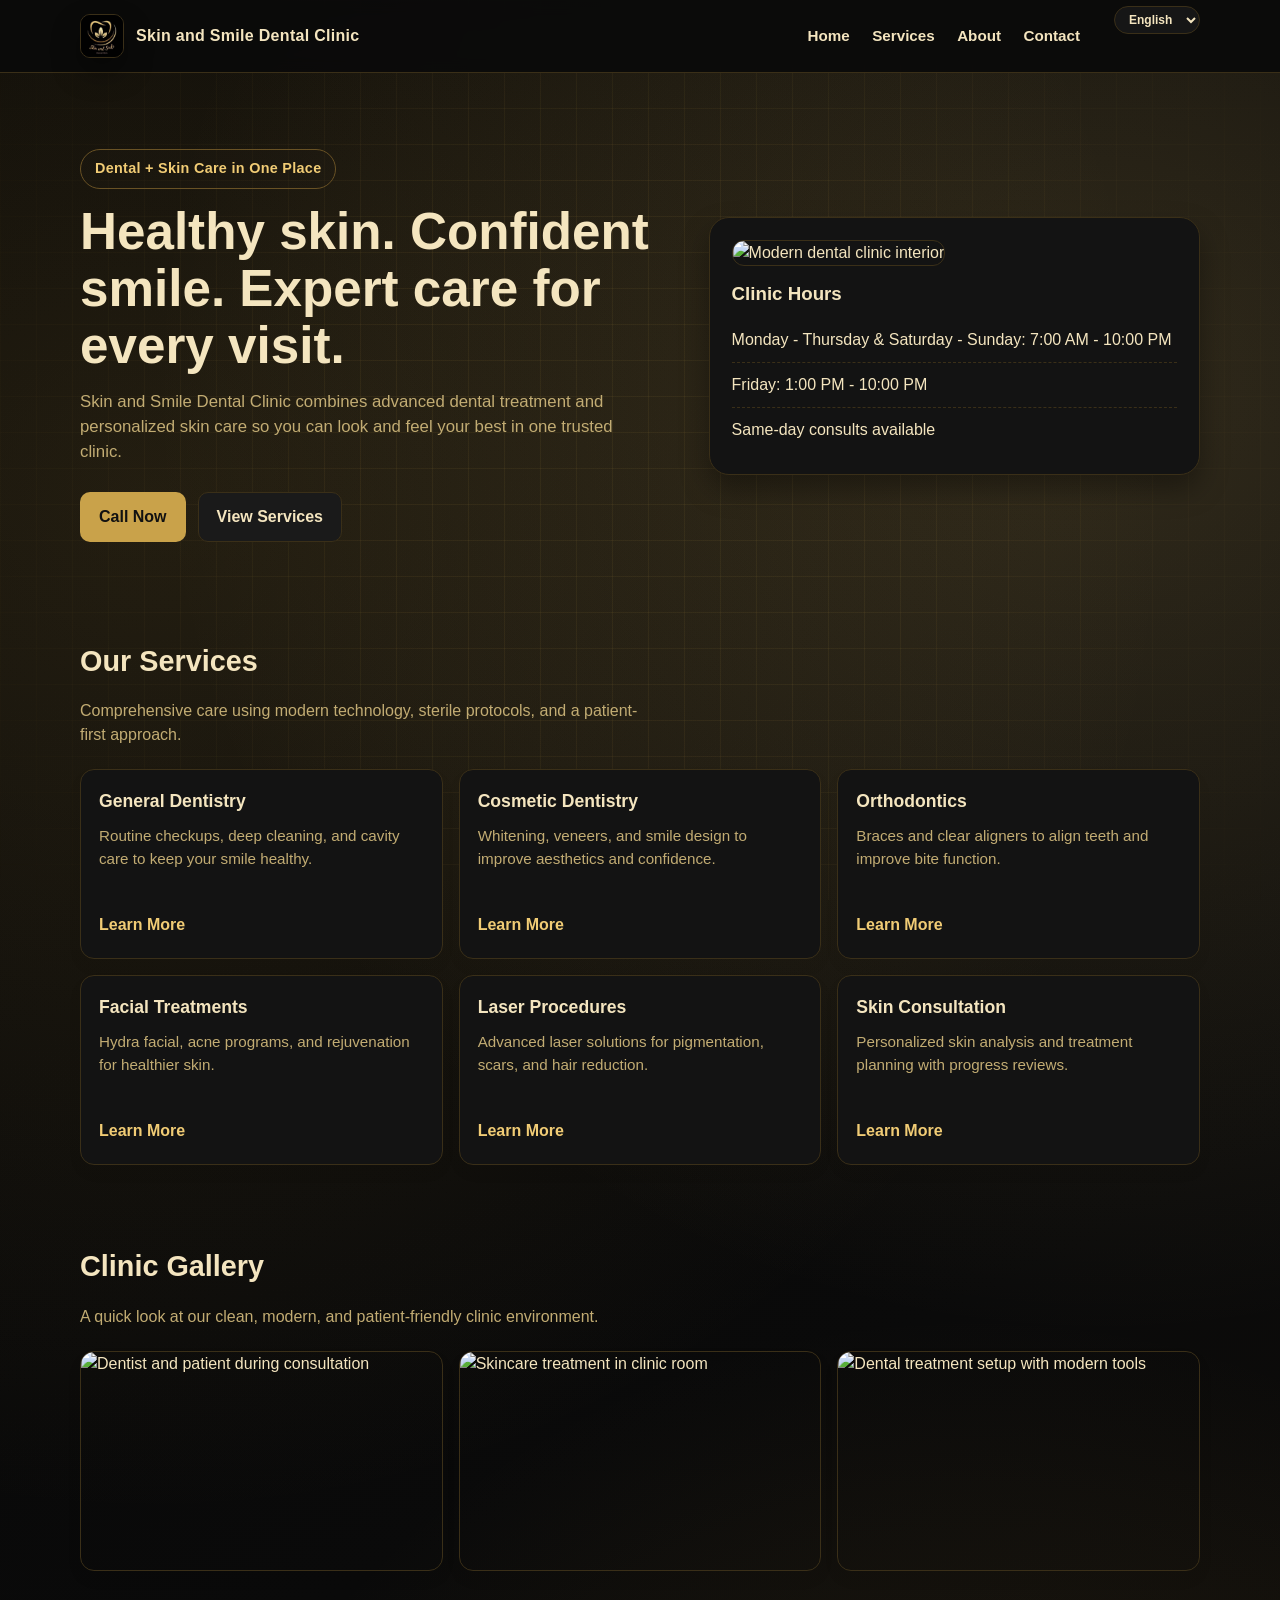
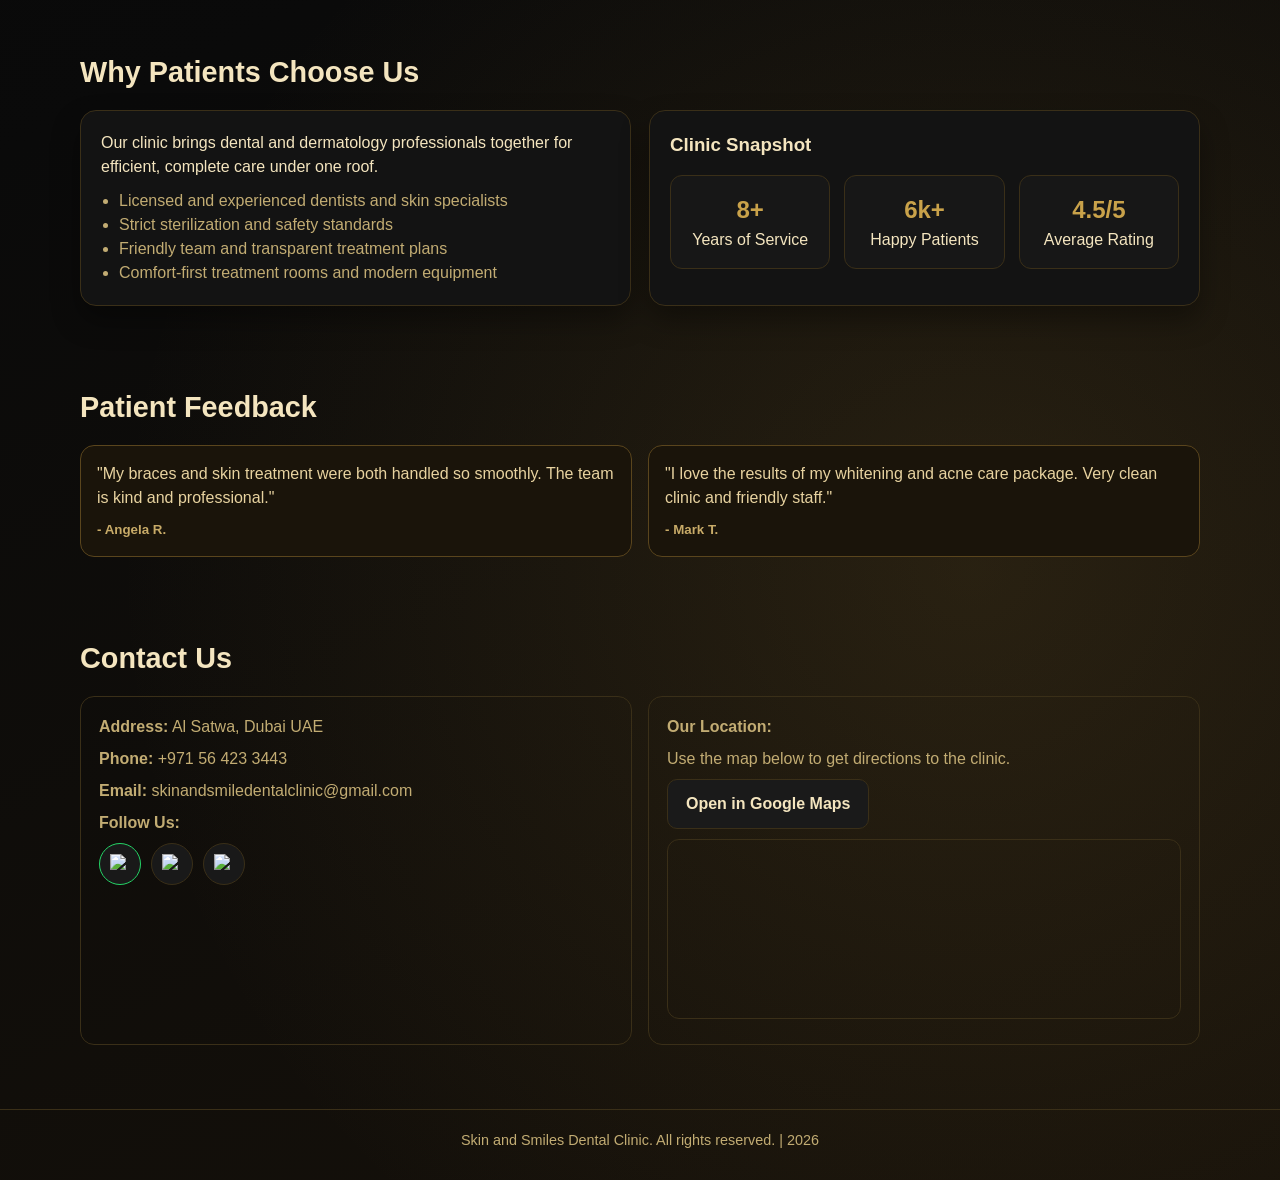
==== index.html @ f829d51b "Add files via upload" ====
﻿<!DOCTYPE html>
<html lang="en">
<head>
    <meta charset="UTF-8">
    <meta name="viewport" content="width=device-width, initial-scale=1.0">
    <meta name="description" content="Skin and Smile Dental Clinic offers modern dental and skin care treatments in one trusted clinic.">
    <meta name="keywords" content="dental clinic, skin clinic, whitening, braces, facial, laser treatment">
    <meta name="author" content="Skin and Smile Dental Clinic">
    <title>Skin and Smile Dental Clinic</title>
    <link rel="stylesheet" href="styles.css">
</head>
<body>
    <!-- ===== HEADER ===== -->
    <!-- Contains logo, navigation, and language selector -->
    <header>
        <div class="container nav-wrap">
            <div class="brand">
                <img class="brand-logo" src="clinic-logo.jpg" alt="Skin and Smile Dental Clinic logo">
                <span data-i18n="brand">Skin and Smile Dental Clinic</span>
            </div>
            <nav>
                <a href="#home" data-i18n="navHome">Home</a>
                <a href="#services" data-i18n="navServices">Services</a>
                <a href="#about" data-i18n="navAbout">About</a>
                <a href="#contact" data-i18n="navContact">Contact</a>
            </nav>
            <select class="lang-switch" id="languageSelect" aria-label="Language selector">
                <option value="en">English</option>
                <option value="ar">العربية</option>
            </select>
        </div>
    </header>

    <!-- ===== MAIN PAGE CONTENT ===== -->
    <main id="home">
        <!-- HERO -->
        <section class="hero">
            <div class="container hero-grid">
                <div>
                    <span class="eyebrow" data-i18n="heroEyebrow">Dental + Skin Care in One Place</span>
                    <h1 data-i18n="heroTitle">Healthy skin. Confident smile. Expert care for every visit.</h1>
                    <p class="lead" data-i18n="heroLead">Skin and Smile Dental Clinic combines advanced dental treatment and personalized skin care so you can look and feel your best in one trusted clinic.</p>
                    <div class="hero-actions">
                        <a class="btn btn-primary" href="tel:+971564233443" data-i18n="callNow">Call Now</a>
                        <a class="btn btn-secondary" href="#services" data-i18n="viewServices">View Services</a>
                    </div>
                </div>
                <aside class="hero-card">
                    <img class="hero-photo" src="https://images.unsplash.com/photo-1629909613654-28e377c37b09?auto=format&fit=crop&w=900&q=80" alt="Modern dental clinic interior">
                    <h3 data-i18n="clinicHoursTitle">Clinic Hours</h3>
                    <ul class="hero-list">
                        <li data-i18n="hours1">Monday - Thursday & Saturday - Sunday: 7:00 AM - 10:00 PM</li>
                        <li data-i18n="hours2">Friday: 1:00 PM - 10:00 PM</li>
                        <li data-i18n="hours3">Same-day consults available</li>
                    </ul>
                </aside>
            </div>
        </section>

        <!-- SERVICES -->
        <!-- Each card links to a separate page inside /services -->
        <section id="services">
            <div class="container">
                <h2 class="section-title" data-i18n="servicesTitle">Our Services</h2>
                <p class="section-sub" data-i18n="servicesSub">Comprehensive care using modern technology, sterile protocols, and a patient-first approach.</p>
                <div class="cards">
                    <article class="card service-card">
                        <div>
                            <h3 data-i18n="generalDentistry">General Dentistry</h3>
                            <p class="service-desc" data-i18n="generalDesc">Routine checkups, deep cleaning, and cavity care to keep your smile healthy.</p>
                        </div>
                        <a class="service-link" href="services/general-dentistry.html" data-i18n="learnMore">Learn More</a>
                    </article>
                    <article class="card service-card">
                        <div>
                            <h3 data-i18n="cosmeticDentistry">Cosmetic Dentistry</h3>
                            <p class="service-desc" data-i18n="cosmeticDesc">Whitening, veneers, and smile design to improve aesthetics and confidence.</p>
                        </div>
                        <a class="service-link" href="services/cosmetic-dentistry.html" data-i18n="learnMore">Learn More</a>
                    </article>
                    <article class="card service-card">
                        <div>
                            <h3 data-i18n="orthodontics">Orthodontics</h3>
                            <p class="service-desc" data-i18n="orthoDesc">Braces and clear aligners to align teeth and improve bite function.</p>
                        </div>
                        <a class="service-link" href="services/orthodontics.html" data-i18n="learnMore">Learn More</a>
                    </article>
                    <article class="card service-card">
                        <div>
                            <h3 data-i18n="facialTreatments">Facial Treatments</h3>
                            <p class="service-desc" data-i18n="facialDesc">Hydra facial, acne programs, and rejuvenation for healthier skin.</p>
                        </div>
                        <a class="service-link" href="services/facial-treatments.html" data-i18n="learnMore">Learn More</a>
                    </article>
                    <article class="card service-card">
                        <div>
                            <h3 data-i18n="laserProcedures">Laser Procedures</h3>
                            <p class="service-desc" data-i18n="laserDesc">Advanced laser solutions for pigmentation, scars, and hair reduction.</p>
                        </div>
                        <a class="service-link" href="services/laser-procedures.html" data-i18n="learnMore">Learn More</a>
                    </article>
                    <article class="card service-card">
                        <div>
                            <h3 data-i18n="skinConsultation">Skin Consultation</h3>
                            <p class="service-desc" data-i18n="consultDesc">Personalized skin analysis and treatment planning with progress reviews.</p>
                        </div>
                        <a class="service-link" href="services/skin-consultation.html" data-i18n="learnMore">Learn More</a>
                    </article>
                </div>
            </div>
        </section>

        <!-- GALLERY -->
        <section>
            <div class="container">
                <h2 class="section-title" data-i18n="galleryTitle">Clinic Gallery</h2>
                <p class="section-sub" data-i18n="gallerySub">A quick look at our clean, modern, and patient-friendly clinic environment.</p>
                <div class="gallery">
                    <img src="https://images.unsplash.com/photo-1606811841689-23dfddce3e95?auto=format&fit=crop&w=900&q=80" alt="Dentist and patient during consultation">
                    <img src="https://images.unsplash.com/photo-1571772996211-2f02c9727629?auto=format&fit=crop&w=900&q=80" alt="Skincare treatment in clinic room">
                    <img src="https://images.unsplash.com/photo-1631217868264-e5b90bb7e133?auto=format&fit=crop&w=900&q=80" alt="Dental treatment setup with modern tools">
                </div>
            </div>
        </section>

        <!-- ABOUT -->
        <section id="about">
            <div class="container">
                <h2 class="section-title" data-i18n="aboutTitle">Why Patients Choose Us</h2>
                <div class="about">
                    <div class="about-panel">
                        <p data-i18n="aboutLead">Our clinic brings dental and dermatology professionals together for efficient, complete care under one roof.</p>
                        <ul>
                            <li data-i18n="aboutPoint1">Licensed and experienced dentists and skin specialists</li>
                            <li data-i18n="aboutPoint2">Strict sterilization and safety standards</li>
                            <li data-i18n="aboutPoint3">Friendly team and transparent treatment plans</li>
                            <li data-i18n="aboutPoint4">Comfort-first treatment rooms and modern equipment</li>
                        </ul>
                    </div>
                    <div class="about-panel">
                        <h3 data-i18n="snapshotTitle">Clinic Snapshot</h3>
                        <div class="stats">
                            <div class="stat">
                                <strong>8+</strong>
                                <span data-i18n="yearsService">Years of Service</span>
                            </div>
                            <div class="stat">
                                <strong>6k+</strong>
                                <span data-i18n="happyPatients">Happy Patients</span>
                            </div>
                            <div class="stat">
                                <strong>4.5/5</strong>
                                <span data-i18n="avgRating">Average Rating</span>
                            </div>
                        </div>
                    </div>
                </div>
            </div>
        </section>

        <!-- TESTIMONIALS -->
        <section>
            <div class="container">
                <h2 class="section-title" data-i18n="feedbackTitle">Patient Feedback</h2>
                <div class="testimonials">
                    <article class="quote">
                        <p data-i18n="quote1">"My braces and skin treatment were both handled so smoothly. The team is kind and professional."</p>
                        <small>- Angela R.</small>
                    </article>
                    <article class="quote">
                        <p data-i18n="quote2">"I love the results of my whitening and acne care package. Very clean clinic and friendly staff."</p>
                        <small>- Mark T.</small>
                    </article>
                </div>
            </div>
        </section>

        <!-- CONTACT -->
        <section id="contact">
            <div class="container">
                <h2 class="section-title" data-i18n="contactTitle">Contact Us</h2>
                <div class="contact">
                    <div class="contact-card">
                        <p data-i18n="addressLine"><strong>Address:</strong> Al Satwa, Dubai UAE</p>
                        <p data-i18n="phoneLine"><strong>Phone:</strong> +971 56 423 3443</p>
                        <p data-i18n="emailLine"><strong>Email:</strong> skinandsmiledentalclinic@gmail.com</p>
                        <p data-i18n="followUs"><strong>Follow Us:</strong></p>
                        <div class="social-links">
                            <a class="social-btn whatsapp" href="https://wa.me/971564233443?text=Hi%20Skin%20and%20Smiles%20Dental%20Clinic%2C%20I%20want%20to%20book%20an%20appointment." target="_blank" rel="noopener noreferrer" aria-label="WhatsApp">
                                <img src="https://cdn.simpleicons.org/whatsapp/25D366" alt="WhatsApp">
                            </a>
                            <a class="social-btn" href="https://www.facebook.com/profile.php?id=61550576527032" target="_blank" rel="noopener noreferrer" aria-label="Facebook">
                                <img src="https://cdn.simpleicons.org/facebook/1877F2" alt="Facebook">
                            </a>
                            <a class="social-btn" href="https://www.instagram.com/skinandsmiledentalclinic/" target="_blank" rel="noopener noreferrer" aria-label="Instagram">
                                <img src="https://cdn.simpleicons.org/instagram/E4405F" alt="Instagram">
                            </a>
                        </div>
                    </div>
                    <div class="contact-card">
                        <p data-i18n="mapTitle"><strong>Our Location:</strong></p>
                        <p data-i18n="mapHint">Use the map below to get directions to the clinic.</p>
                        <a class="btn btn-secondary" href="https://maps.google.com/?q=Al+Satwa,+Dubai,+UAE" target="_blank" rel="noopener noreferrer" data-i18n="openMap">Open in Google Maps</a>
                        <iframe
                            class="map-frame"
                            title="Clinic location map"
                            src="https://maps.google.com/maps?q=Al%20Satwa%2C%20Dubai%2C%20UAE&t=&z=14&ie=UTF8&iwloc=&output=embed"
                            loading="lazy"
                            referrerpolicy="no-referrer-when-downgrade">
                        </iframe>
                    </div>
                </div>
            </div>
        </section>
    </main>

    <!-- Floating quick action buttons for mobile users -->
    <div class="mobile-quick-actions" aria-label="Quick mobile actions">
        <a class="primary" href="tel:+971564233443" data-i18n="mobileCall">Call</a>
        <a class="whatsapp" href="https://wa.me/971564233443?text=Hi%20Skin%20and%20Smiles%20Dental%20Clinic%2C%20I%20want%20to%20book%20an%20appointment." target="_blank" rel="noopener noreferrer">WhatsApp</a>
        <a href="https://www.instagram.com/skinandsmiledentalclinic/" target="_blank" rel="noopener noreferrer" data-i18n="mobileInstagram">Instagram</a>
    </div>

    <!-- FOOTER -->
    <footer>
        <span data-i18n="footerText">Skin and Smiles Dental Clinic. All rights reserved.</span> <span id="year"></span>
    </footer>
    <script>
        // ===== LANGUAGE SYSTEM =====
        // Edit text here if you want to change wording in English/Arabic.
        const translations = {
            en: {
                pageTitle: "Skin and Smile Dental Clinic",
                pageDescription: "Skin and Smile Dental Clinic offers modern dental and skin care treatments in one trusted clinic.",
                brand: "Skin and Smile Dental Clinic",
                navHome: "Home",
                navServices: "Services",
                navAbout: "About",
                navContact: "Contact",
                heroEyebrow: "Dental + Skin Care in One Place",
                heroTitle: "Healthy skin. Confident smile. Expert care for every visit.",
                heroLead: "Skin and Smile Dental Clinic combines advanced dental treatment and personalized skin care so you can look and feel your best in one trusted clinic.",
                callNow: "Call Now",
                viewServices: "View Services",
                clinicHoursTitle: "Clinic Hours",
                hours1: "Monday - Thursday & Saturday - Sunday: 7:00 AM - 10:00 PM",
                hours2: "Friday: 1:00 PM - 10:00 PM",
                hours3: "Same-day consults available",
                servicesTitle: "Our Services",
                servicesSub: "Comprehensive care using modern technology, sterile protocols, and a patient-first approach.",
                learnMore: "Learn More",
                generalDentistry: "General Dentistry",
                generalDesc: "Routine checkups, deep cleaning, and cavity care to keep your smile healthy.",
                general1: "<strong>Tooth Cleaning:</strong> Cleans teeth using advanced products tested worldwide.",
                general2: "<strong>Dental Fillings:</strong> Repairs cavities and protects the tooth from further decay.",
                general3: "<strong>Oral Checkup:</strong> Early detection of gum and tooth problems before they worsen.",
                cosmeticDentistry: "Cosmetic Dentistry",
                cosmeticDesc: "Whitening, veneers, and smile design to improve aesthetics and confidence.",
                cosmetic1: "<strong>Teeth Whitening:</strong> Brightens stained teeth for a cleaner, whiter smile.",
                cosmetic2: "<strong>Veneers:</strong> Covers chipped or uneven teeth for a smooth appearance.",
                cosmetic3: "<strong>Smile Design:</strong> Creates a custom treatment plan based on facial features.",
                orthodontics: "Orthodontics",
                orthoDesc: "Braces and clear aligners to align teeth and improve bite function.",
                ortho1: "<strong>Metal Braces:</strong> Straightens teeth and corrects bite alignment over time.",
                ortho2: "<strong>Clear Aligners:</strong> Transparent trays that gradually move teeth with comfort.",
                ortho3: "<strong>Bite Correction:</strong> Improves chewing and jaw balance for long-term oral health.",
                facialTreatments: "Facial Treatments",
                facialDesc: "Hydra facial, acne programs, and rejuvenation for healthier skin.",
                facial1: "<strong>Hydra Facial:</strong> Deep-cleans pores while hydrating and soothing the skin.",
                facial2: "<strong>Acne Care:</strong> Controls breakouts and reduces marks with guided treatment.",
                facial3: "<strong>Skin Rejuvenation:</strong> Improves tone, texture, and glow with clinical methods.",
                laserProcedures: "Laser Procedures",
                laserDesc: "Advanced laser solutions for pigmentation, scars, and hair reduction.",
                laser1: "<strong>Pigmentation Laser:</strong> Helps fade dark spots and uneven skin tone.",
                laser2: "<strong>Scar Reduction:</strong> Smooths acne scars and improves skin texture.",
                laser3: "<strong>Hair Reduction:</strong> Targets hair follicles for long-term hair control.",
                skinConsultation: "Skin Consultation",
                consultDesc: "Personalized skin analysis and treatment planning with progress reviews.",
                consult1: "<strong>Skin Analysis:</strong> Identifies your skin type, concerns, and treatment goals.",
                consult2: "<strong>Routine Planning:</strong> Creates a daily care routine suited to your skin.",
                consult3: "<strong>Progress Review:</strong> Tracks improvements and adjusts treatment as needed.",
                galleryTitle: "Clinic Gallery",
                gallerySub: "A quick look at our clean, modern, and patient-friendly clinic environment.",
                aboutTitle: "Why Patients Choose Us",
                aboutLead: "Our clinic brings dental and dermatology professionals together for efficient, complete care under one roof.",
                aboutPoint1: "Licensed and experienced dentists and skin specialists",
                aboutPoint2: "Strict sterilization and safety standards",
                aboutPoint3: "Friendly team and transparent treatment plans",
                aboutPoint4: "Comfort-first treatment rooms and modern equipment",
                snapshotTitle: "Clinic Snapshot",
                yearsService: "Years of Service",
                happyPatients: "Happy Patients",
                avgRating: "Average Rating",
                feedbackTitle: "Patient Feedback",
                quote1: "\"My braces and skin treatment were both handled so smoothly. The team is kind and professional.\"",
                quote2: "\"I love the results of my whitening and acne care package. Very clean clinic and friendly staff.\"",
                contactTitle: "Contact Us",
                addressLine: "<strong>Address:</strong> Al Satwa, Dubai UAE",
                phoneLine: "<strong>Phone:</strong> +971 56 423 3443",
                emailLine: "<strong>Email:</strong> skinandsmiledentalclinic@gmail.com",
                followUs: "<strong>Follow Us:</strong>",
                mapTitle: "<strong>Our Location:</strong>",
                mapHint: "Use the map below to get directions to the clinic.",
                openMap: "Open in Google Maps",
                mobileCall: "Call",
                mobileInstagram: "Instagram",
                footerText: "Skin and Smiles Dental Clinic. All rights reserved."
            },
            ar: {
                pageTitle: "عيادة سكين آند سمايل للأسنان",
                pageDescription: "تقدم عيادة سكين آند سمايل علاجات حديثة للأسنان والبشرة في عيادة واحدة موثوقة.",
                brand: "عيادة سكين آند سمايل للأسنان",
                navHome: "الرئيسية",
                navServices: "الخدمات",
                navAbout: "من نحن",
                navContact: "اتصل بنا",
                heroEyebrow: "العناية بالأسنان والبشرة في مكان واحد",
                heroTitle: "بشرة صحية. ابتسامة واثقة. رعاية خبيرة في كل زيارة.",
                heroLead: "تجمع عيادة سكين آند سمايل بين علاجات الأسنان المتقدمة والعناية الشخصية بالبشرة لتبدو وتشعر بأفضل حال في عيادة واحدة موثوقة.",
                callNow: "اتصل الآن",
                viewServices: "عرض الخدمات",
                clinicHoursTitle: "ساعات العمل",
                hours1: "من الاثنين إلى الخميس والسبت إلى الأحد: 7:00 صباحًا - 10:00 مساءً",
                hours2: "الجمعة: 1:00 مساءً - 10:00 مساءً",
                hours3: "مواعيد استشارة في نفس اليوم متاحة",
                servicesTitle: "خدماتنا",
                servicesSub: "رعاية شاملة باستخدام تقنيات حديثة ومعايير تعقيم صارمة ونهج يضع المريض أولًا.",
                learnMore: "اعرف المزيد",
                generalDentistry: "طب الأسنان العام",
                generalDesc: "فحوصات دورية وتنظيف عميق وعلاج للتسوس للحفاظ على ابتسامتك صحية.",
                general1: "<strong>تنظيف الأسنان:</strong> تنظيف الأسنان بمنتجات متطورة ومجربة عالميًا.",
                general2: "<strong>حشوات الأسنان:</strong> إصلاح التسوس وحماية السن من التدهور لاحقًا.",
                general3: "<strong>فحص الفم:</strong> اكتشاف مبكر لمشكلات اللثة والأسنان قبل تفاقمها.",
                cosmeticDentistry: "تجميل الأسنان",
                cosmeticDesc: "تبييض وقشور تجميلية وتصميم الابتسامة لتحسين المظهر والثقة.",
                cosmetic1: "<strong>تبييض الأسنان:</strong> تفتيح الأسنان المصطبغة للحصول على ابتسامة أنظف وأكثر بياضًا.",
                cosmetic2: "<strong>القشور التجميلية:</strong> تغطية الأسنان المتشققة أو غير المتساوية لمظهر ناعم.",
                cosmetic3: "<strong>تصميم الابتسامة:</strong> خطة علاج مخصصة بناءً على ملامح الوجه.",
                orthodontics: "تقويم الأسنان",
                orthoDesc: "تقويم معدني ومصففات شفافة لمحاذاة الأسنان وتحسين الإطباق.",
                ortho1: "<strong>التقويم المعدني:</strong> تقويم الأسنان وتصحيح الإطباق تدريجيًا.",
                ortho2: "<strong>المصففات الشفافة:</strong> قوالب شفافة تحرك الأسنان تدريجيًا براحة.",
                ortho3: "<strong>تصحيح العضة:</strong> تحسين المضغ وتوازن الفك لصحة فموية طويلة الأمد.",
                facialTreatments: "علاجات الوجه",
                facialDesc: "هيدرا فيشل وبرامج حب الشباب وتجديد البشرة لصحة وإشراقة أفضل.",
                facial1: "<strong>هيدرا فيشل:</strong> تنظيف عميق للمسام مع ترطيب وتهدئة البشرة.",
                facial2: "<strong>عناية حب الشباب:</strong> التحكم في البثور وتقليل الآثار بخطة علاجية موجهة.",
                facial3: "<strong>تجديد البشرة:</strong> تحسين اللون والملمس والإشراقة بطرق سريرية.",
                laserProcedures: "إجراءات الليزر",
                laserDesc: "حلول ليزر متقدمة للتصبغات والندبات وتقليل الشعر.",
                laser1: "<strong>ليزر التصبغات:</strong> يساعد على تخفيف البقع الداكنة وتوحيد لون البشرة.",
                laser2: "<strong>تقليل الندبات:</strong> تنعيم آثار حب الشباب وتحسين ملمس البشرة.",
                laser3: "<strong>تقليل الشعر:</strong> استهداف بصيلات الشعر للتحكم طويل الأمد.",
                skinConsultation: "استشارة البشرة",
                consultDesc: "تحليل مخصص للبشرة وخطة علاج مع متابعة مستمرة للتقدم.",
                consult1: "<strong>تحليل البشرة:</strong> تحديد نوع البشرة والمشكلات والأهداف العلاجية.",
                consult2: "<strong>خطة روتين:</strong> إعداد روتين يومي مناسب لبشرتك.",
                consult3: "<strong>متابعة التقدم:</strong> متابعة التحسن وتعديل العلاج عند الحاجة.",
                galleryTitle: "معرض العيادة",
                gallerySub: "نظرة سريعة على بيئة عيادتنا النظيفة والحديثة والمريحة للمرضى.",
                aboutTitle: "لماذا يختارنا المرضى",
                aboutLead: "تجمع عيادتنا بين أخصائيي الأسنان والجلدية لتقديم رعاية متكاملة بكفاءة تحت سقف واحد.",
                aboutPoint1: "أطباء أسنان وأخصائيو بشرة مرخصون وذوو خبرة",
                aboutPoint2: "معايير صارمة للتعقيم والسلامة",
                aboutPoint3: "فريق ودود وخطط علاج واضحة",
                aboutPoint4: "غرف علاج مريحة ومعدات حديثة",
                snapshotTitle: "لمحة عن العيادة",
                yearsService: "سنوات الخدمة",
                happyPatients: "مرضى سعداء",
                avgRating: "متوسط التقييم",
                feedbackTitle: "آراء المرضى",
                quote1: "\"تم التعامل مع تقويم الأسنان وعلاج البشرة بسلاسة كبيرة. الفريق لطيف ومحترف.\"",
                quote2: "\"أحببت نتائج التبييض وباقة علاج حب الشباب. عيادة نظيفة جدًا وطاقم ودود.\"",
                contactTitle: "تواصل معنا",
                addressLine: "<strong>العنوان:</strong> السطوة، دبي، الإمارات",
                phoneLine: "<strong>الهاتف:</strong> +971 56 423 3443",
                emailLine: "<strong>البريد الإلكتروني:</strong> skinandsmiledentalclinic@gmail.com",
                followUs: "<strong>تابعنا:</strong>",
                mapTitle: "<strong>موقعنا:</strong>",
                mapHint: "استخدم الخريطة أدناه للحصول على الاتجاهات إلى العيادة.",
                openMap: "فتح في خرائط Google",
                mobileCall: "اتصال",
                mobileInstagram: "إنستغرام",
                footerText: "عيادة سكين آند سمايل للأسنان. جميع الحقوق محفوظة."
            }
        };

        // Dropdown element in header.
        const languageSelect = document.getElementById("languageSelect");

        // Applies selected language to:
        // 1) HTML direction (LTR/RTL)
        // 2) Page title + meta description
        // 3) All elements with data-i18n attribute
        function applyLanguage(language) {
            const selectedLanguage = translations[language] ? language : "en";
            const dictionary = translations[selectedLanguage];
            const root = document.documentElement;

            root.lang = selectedLanguage;
            root.dir = selectedLanguage === "ar" ? "rtl" : "ltr";
            document.title = dictionary.pageTitle;
            document
                .querySelector('meta[name="description"]')
                .setAttribute("content", dictionary.pageDescription);

            // Replace on-page text for all tagged elements.
            document.querySelectorAll("[data-i18n]").forEach((element) => {
                const key = element.getAttribute("data-i18n");
                if (dictionary[key]) {
                    element.innerHTML = dictionary[key];
                }
            });

            languageSelect.value = selectedLanguage;
            localStorage.setItem("preferredLanguage", selectedLanguage);
        }

        // Keep user language choice after page refresh.
        const savedLanguage = localStorage.getItem("preferredLanguage") || "en";
        applyLanguage(savedLanguage);

        // Listen for user changing the language dropdown.
        languageSelect.addEventListener("change", (event) => {
            applyLanguage(event.target.value);
        });

        // Auto-update footer year.
        document.getElementById("year").textContent = "| " + new Date().getFullYear();
    </script>
</body>
</html>
---- styles.css ----
﻿        /* ===== THEME COLORS =====
           Change these to update the whole site color style. */
        :root {
            --bg: #0a0a0a;
            --surface: #131313;
            --text: #f4e5bf;
            --muted: #c2ac73;
            --accent: #c9a24a;
            --accent-2: #f1cc75;
            --line: #3a2f18;
            --shadow: 0 14px 28px rgba(0, 0, 0, 0.35);
        }

        /* Basic reset so spacing is consistent in all browsers. */
        * {
            box-sizing: border-box;
            margin: 0;
            padding: 0;
        }

        /* Main page background + default text style. */
        body {
            font-family: "Trebuchet MS", "Segoe UI", sans-serif;
            background:
                radial-gradient(circle at 12% 18%, rgba(201, 162, 74, 0.15) 0%, rgba(201, 162, 74, 0) 40%),
                radial-gradient(circle at 86% 14%, rgba(241, 204, 117, 0.18) 0%, rgba(241, 204, 117, 0) 36%),
                radial-gradient(circle at 76% 78%, rgba(168, 132, 56, 0.16) 0%, rgba(168, 132, 56, 0) 36%),
                linear-gradient(155deg, #050505 0%, #0a0a0a 52%, #16110a 100%);
            color: var(--text);
            line-height: 1.5;
            position: relative;
            overflow-x: hidden;
            -webkit-text-size-adjust: 100%;
        }

        body::before {
            content: "";
            position: fixed;
            inset: 0;
            pointer-events: none;
            background-image:
                linear-gradient(rgba(201, 162, 74, 0.08) 1px, transparent 1px),
                linear-gradient(90deg, rgba(201, 162, 74, 0.08) 1px, transparent 1px);
            background-size: 36px 36px;
            mask-image: radial-gradient(circle at center, #000 35%, transparent 100%);
            z-index: -1;
        }

        /* Reusable width wrapper for centered content. */
        .container {
            width: min(1120px, 92%);
            margin: 0 auto;
        }

        /* Sticky top bar (logo, menu, language switch). */
        header {
            position: sticky;
            top: 0;
            z-index: 20;
            backdrop-filter: blur(8px);
            background: rgba(10, 10, 10, 0.92);
            border-bottom: 1px solid var(--line);
        }

        /* Header row layout. */
        .nav-wrap {
            display: flex;
            align-items: center;
            justify-content: space-between;
            padding: 14px 0;
            position: relative;
        }

        /* Logo + clinic name block. */
        .brand {
            display: flex;
            align-items: center;
            gap: 12px;
            font-weight: 700;
            letter-spacing: 0.3px;
        }

        .brand-logo {
            width: 44px;
            height: 44px;
            object-fit: cover;
            border-radius: 10px;
            border: 1px solid var(--line);
            box-shadow: var(--shadow);
            background: #0b0b0b;
        }

        /* Top navigation links. */
        nav a {
            text-decoration: none;
            color: var(--text);
            margin-left: 18px;
            font-size: 0.95rem;
            font-weight: 600;
        }

        /* Language dropdown (English / Arabic). */
        .lang-switch {
            position: absolute;
            top: 6px;
            right: 0;
            background: #161616;
            color: var(--text);
            border: 1px solid var(--line);
            border-radius: 999px;
            padding: 4px 10px;
            font-size: 0.75rem;
            font-weight: 700;
            min-height: 28px;
            z-index: 2;
        }

        nav {
            margin-right: 120px;
        }

        /* HERO SECTION (first section users see). */
        .hero {
            padding: 76px 0 58px;
        }

        .hero-grid {
            display: grid;
            grid-template-columns: 1.1fr 0.9fr;
            gap: 28px;
            align-items: center;
        }

        .eyebrow {
            display: inline-block;
            background: rgba(34, 31, 25, 0.18);
            color: var(--accent-2);
            border: 1px solid #695225;
            padding: 8px 14px;
            border-radius: 999px;
            font-size: 0.90rem;
            font-weight: 700;
            letter-spacing: 0.3px;
        }

        h1 {
            font-size: clamp(2rem, 4vw, 3.2rem);
            margin-top: 14px;
            line-height: 1.12;
        }

        .lead {
            margin-top: 14px;
            color: var(--muted);
            font-size: 1.05rem;
            max-width: 58ch;
        }

        .hero-actions {
            margin-top: 28px;
            display: flex;
            gap: 12px;
            flex-wrap: wrap;
        }

        .btn {
            text-decoration: none;
            display: inline-block;
            border-radius: 10px;
            padding: 12px 18px;
            font-weight: 700;
            border: 1px solid transparent;
            transition: transform 0.24s ease, box-shadow 0.24s ease, background-color 0.24s ease, color 0.24s ease, border-color 0.24s ease;
        }

        .btn:hover {
            transform: translateY(-2px);
            box-shadow: 0 10px 22px rgba(0, 0, 0, 0.35);
        }

        .btn-primary {
            background: var(--accent);
            color: #111;
        }

        .btn-primary:hover {
            background: var(--accent-2);
        }

        .btn-secondary {
            border-color: var(--line);
            color: var(--text);
            background: #1a1a1a;
        }

        .btn-whatsapp {
            background: #25d366;
            color: #fff;
        }

        .btn-whatsapp:hover {
            background: #1faf54;
        }

        .hero-card {
            background: var(--surface);
            border: 1px solid var(--line);
            border-radius: 20px;
            padding: 22px;
            box-shadow: var(--shadow);
        }

        .hero-photo {
            width: 100%;
            height: 190px;
            object-fit: cover;
            border-radius: 12px;
            margin-bottom: 14px;
            border: 1px solid var(--line);
        }

        .hero-card h3 {
            margin-bottom: 10px;
        }

        .hero-list {
            list-style: none;
        }

        .hero-list li {
            padding: 10px 0;
            border-bottom: 1px dashed var(--line);
            color: var(--text);
        }

        .hero-list li:last-child {
            border-bottom: none;
        }

        section {
            padding: 40px 0;
        }

        .section-title {
            font-size: 1.8rem;
            margin-bottom: 16px;
        }

        .section-sub {
            color: var(--muted);
            max-width: 64ch;
            margin-bottom: 22px;
        }

        /* Reusable 3-column card grid (used by services). */
        .cards {
            display: grid;
            grid-template-columns: repeat(3, minmax(0, 1fr));
            gap: 16px;
        }

        .card {
            background: var(--surface);
            border: 1px solid var(--line);
            border-radius: 14px;
            padding: 18px;
            box-shadow: 0 8px 18px rgba(0, 0, 0, 0.03);
            transition: transform 0.24s ease, box-shadow 0.24s ease;
        }

        .card:hover {
            transform: translateY(-4px);
            box-shadow: 0 14px 26px rgba(0, 0, 0, 0.08);
        }

        .card h3 {
            margin-bottom: 8px;
            font-size: 1.1rem;
        }

        .card p {
            color: var(--muted);
            font-size: 0.95rem;
        }

        /* Service card that links to its own page. */
        .service-card {
            display: flex;
            flex-direction: column;
            justify-content: space-between;
            min-height: 190px;
        }

        .service-card h3 {
            margin-bottom: 10px;
        }

        .service-desc {
            color: var(--muted);
        }

        /* "Learn More" link in each service card. */
        .service-link {
            margin-top: 14px;
            display: inline-block;
            text-decoration: none;
            color: var(--accent-2);
            font-weight: 700;
            border-bottom: 1px solid transparent;
            padding-bottom: 2px;
            transition: border-color 0.2s ease, color 0.2s ease;
        }

        .service-link:hover {
            border-color: var(--accent-2);
            color: #ffe2a4;
        }

        /* Clinic image gallery. */
        .gallery {
            display: grid;
            grid-template-columns: repeat(3, minmax(0, 1fr));
            gap: 16px;
        }

        .gallery img {
            width: 100%;
            height: 220px;
            object-fit: cover;
            border-radius: 14px;
            border: 1px solid var(--line);
            box-shadow: 0 8px 18px rgba(0, 0, 0, 0.04);
            transition: transform 0.3s ease, box-shadow 0.3s ease;
        }

        .gallery img:hover {
            transform: translateY(-3px) scale(1.01);
            box-shadow: 0 14px 24px rgba(0, 0, 0, 0.11);
        }

        /* "Why Patients Choose Us" section. */
        .about {
            display: grid;
            grid-template-columns: 1fr 1fr;
            gap: 18px;
        }

        .about-panel {
            background: var(--surface);
            border-radius: 16px;
            border: 1px solid var(--line);
            padding: 20px;
            box-shadow: var(--shadow);
        }

        .about-panel ul {
            margin-top: 10px;
            padding-left: 18px;
            color: var(--muted);
        }

        .stats {
            display: grid;
            grid-template-columns: repeat(3, minmax(0, 1fr));
            gap: 14px;
            margin-top: 16px;
        }

        .stat {
            background: #171717;
            border: 1px solid var(--line);
            border-radius: 12px;
            padding: 16px;
            text-align: center;
        }

        .stat strong {
            display: block;
            font-size: 1.5rem;
            color: var(--accent);
        }

        .testimonials {
            display: grid;
            grid-template-columns: repeat(2, minmax(0, 1fr));
            gap: 16px;
        }

        .quote {
            background: #1a140a;
            border: 1px solid #5a451d;
            border-radius: 14px;
            padding: 16px;
            transition: transform 0.24s ease, box-shadow 0.24s ease;
        }

        .quote:hover {
            transform: translateY(-3px);
            box-shadow: 0 12px 24px rgba(0, 0, 0, 0.42);
        }

        .quote p {
            color: #e8d3a0;
        }

        .quote small {
            display: block;
            margin-top: 10px;
            color: #c8ab68;
            font-weight: 700;
        }

        /* Contact and social links section. */
        .contact {
            display: grid;
            grid-template-columns: 1fr 1fr;
            gap: 16px;
        }

        .contact-card {
            background: var(#d62619);
            border: 1px solid var(--line);
            border-radius: 14px;
            padding: 18px;
        }

        .contact-card p {
            color: var(--muted);
            margin-bottom: 8px;
        }

        .map-frame {
            width: 100%;
            max-width: 520px;
            height: 180px;
            border: 1px solid var(--line);
            border-radius: 12px;
            margin-top: 10px;
        }

        .social-links {
            display: flex;
            gap: 10px;
            flex-wrap: wrap;
            margin-top: 8px;
        }

        .social-btn {
            text-decoration: none;
            background: #191919;
            border: 1px solid var(--line);
            color: var(--text);
            border-radius: 999px;
            width: 42px;
            height: 42px;
            display: grid;
            place-items: center;
            padding: 0;
            font-weight: 700;
            font-size: 0.9rem;
            transition: transform 0.22s ease, border-color 0.22s ease, color 0.22s ease;
        }

        .social-btn img {
            width: 20px;
            height: 20px;
            display: block;
        }

        .social-btn:hover {
            border-color: var(--accent);
            color: var(--accent);
            transform: translateY(-2px);
        }

        .social-btn.whatsapp {
            border-color: #25d366;
            color: #138a42;
        }

        .social-btn.whatsapp:hover {
            border-color: #25d366;
            color: #0f6f35;
        }

        @keyframes fadeUp {
            from {
                opacity: 0;
                transform: translateY(16px);
            }
            to {
                opacity: 1;
                transform: translateY(0);
            }
        }

        .hero h1,
        .hero .lead,
        .hero-actions .btn,
        .hero-card,
        .section-title,
        .cards .card,
        .gallery img,
        .quote,
        .contact-card {
            opacity: 0;
            animation: fadeUp 0.7s ease forwards;
        }

        .hero h1 {
            animation-delay: 0.04s;
        }

        .hero .lead {
            animation-delay: 0.12s;
        }

        .hero-actions .btn:nth-child(1) {
            animation-delay: 0.2s;
        }

        .hero-actions .btn:nth-child(2) {
            animation-delay: 0.28s;
        }

        .hero-actions .btn:nth-child(3) {
            animation-delay: 0.36s;
        }

        .hero-card {
            animation-delay: 0.26s;
        }

        .cards .card:nth-child(1),
        .gallery img:nth-child(1),
        .quote:nth-child(1) {
            animation-delay: 0.08s;
        }

        .cards .card:nth-child(2),
        .gallery img:nth-child(2),
        .quote:nth-child(2) {
            animation-delay: 0.16s;
        }

        .cards .card:nth-child(3),
        .gallery img:nth-child(3) {
            animation-delay: 0.24s;
        }

        .cards .card:nth-child(4) {
            animation-delay: 0.32s;
        }

        .cards .card:nth-child(5) {
            animation-delay: 0.4s;
        }

        .cards .card:nth-child(6) {
            animation-delay: 0.48s;
        }

        .contact-card {
            animation-delay: 0.14s;
        }

        @media (prefers-reduced-motion: reduce) {
            * {
                animation: none !important;
                transition: none !important;
            }

            .hero h1,
            .hero .lead,
            .hero-actions .btn,
            .hero-card,
            .section-title,
            .cards .card,
            .gallery img,
            .quote,
            .contact-card {
                opacity: 1;
            }
        }

        .mobile-quick-actions {
            display: none;
        }

        /* RTL support when Arabic is selected. */
        html[dir="rtl"] {
            text-align: right;
        }

        html[dir="rtl"] nav a {
            margin-left: 0;
            margin-right: 18px;
        }

        html[dir="rtl"] .lang-switch {
            right: auto;
            left: 0;
        }

        html[dir="rtl"] nav {
            margin-right: 0;
            margin-left: 120px;
        }

        html[dir="rtl"] .about-panel ul {
            padding-left: 0;
            padding-right: 18px;
        }

        footer {
            border-top: 1px solid var(--line);
            margin-top: 24px;
            padding: 20px 0 28px;
            color: var(--muted);
            text-align: center;
            font-size: 0.9rem;
        }

        /* Tablet/mobile layout adjustments. */
        @media (max-width: 960px) {
            body {
                padding-bottom: 88px;
            }

            .container {
                width: min(1120px, 94%);
            }

            header {
                position: static;
            }

            .nav-wrap {
                flex-direction: column;
                align-items: flex-start;
                gap: 10px;
            }

            .lang-switch {
                top: 0;
                right: 0;
                width: auto;
            }

            nav {
                display: flex;
                gap: 10px;
                width: 100%;
                margin-right: 0;
                overflow-x: auto;
                padding-bottom: 4px;
                -webkit-overflow-scrolling: touch;
                scrollbar-width: none;
            }

            nav::-webkit-scrollbar {
                display: none;
            }

            nav a {
                margin-left: 0;
                font-size: 0.9rem;
                white-space: nowrap;
                border: 1px solid var(--line);
                border-radius: 999px;
                background: #161616;
                padding: 8px 12px;
            }

            html[dir="rtl"] nav a {
                margin-right: 0;
            }

            html[dir="rtl"] nav {
                margin-left: 0;
            }

            html[dir="rtl"] .lang-switch {
                left: auto;
                right: 0;
            }

            section {
                padding: 30px 0;
            }

            .hero {
                padding: 42px 0 28px;
            }

            .hero-photo {
                height: 170px;
            }

            .btn {
                min-height: 46px;
                text-align: center;
            }

            .hero-grid,
            .cards,
            .gallery,
            .about,
            .testimonials,
            .contact {
                grid-template-columns: 1fr;
            }

            .stats {
                grid-template-columns: 1fr;
            }

            .social-links {
                flex-direction: row;
                flex-wrap: nowrap;
            }

            .social-btn {
                text-align: center;
            }

            .mobile-quick-actions {
                position: fixed;
                left: 0;
                right: 0;
                bottom: 0;
                display: grid;
                grid-template-columns: repeat(3, minmax(0, 1fr));
                gap: 8px;
                padding: 10px 12px calc(10px + env(safe-area-inset-bottom));
                border-top: 1px solid var(--line);
                background: rgba(10, 10, 10, 0.96);
                backdrop-filter: blur(8px);
                z-index: 30;
            }

            .mobile-quick-actions a {
                text-decoration: none;
                text-align: center;
                font-weight: 700;
                color: var(--text);
                background: #181818;
                border: 1px solid var(--line);
                border-radius: 10px;
                padding: 10px 8px;
                font-size: 0.9rem;
            }

            .mobile-quick-actions .primary {
                color: #111;
                background: var(--accent);
                border-color: var(--accent);
            }

            .mobile-quick-actions .whatsapp {
                color: #fff;
                background: #25d366;
                border-color: #25d366;
            }
        }

        /* Small-phone layout adjustments. */
        @media (max-width: 600px) {
            .hero-actions {
                flex-direction: column;
            }

            .hero-actions .btn {
                width: 100%;
            }

            .gallery img {
                height: 180px;
            }
        }
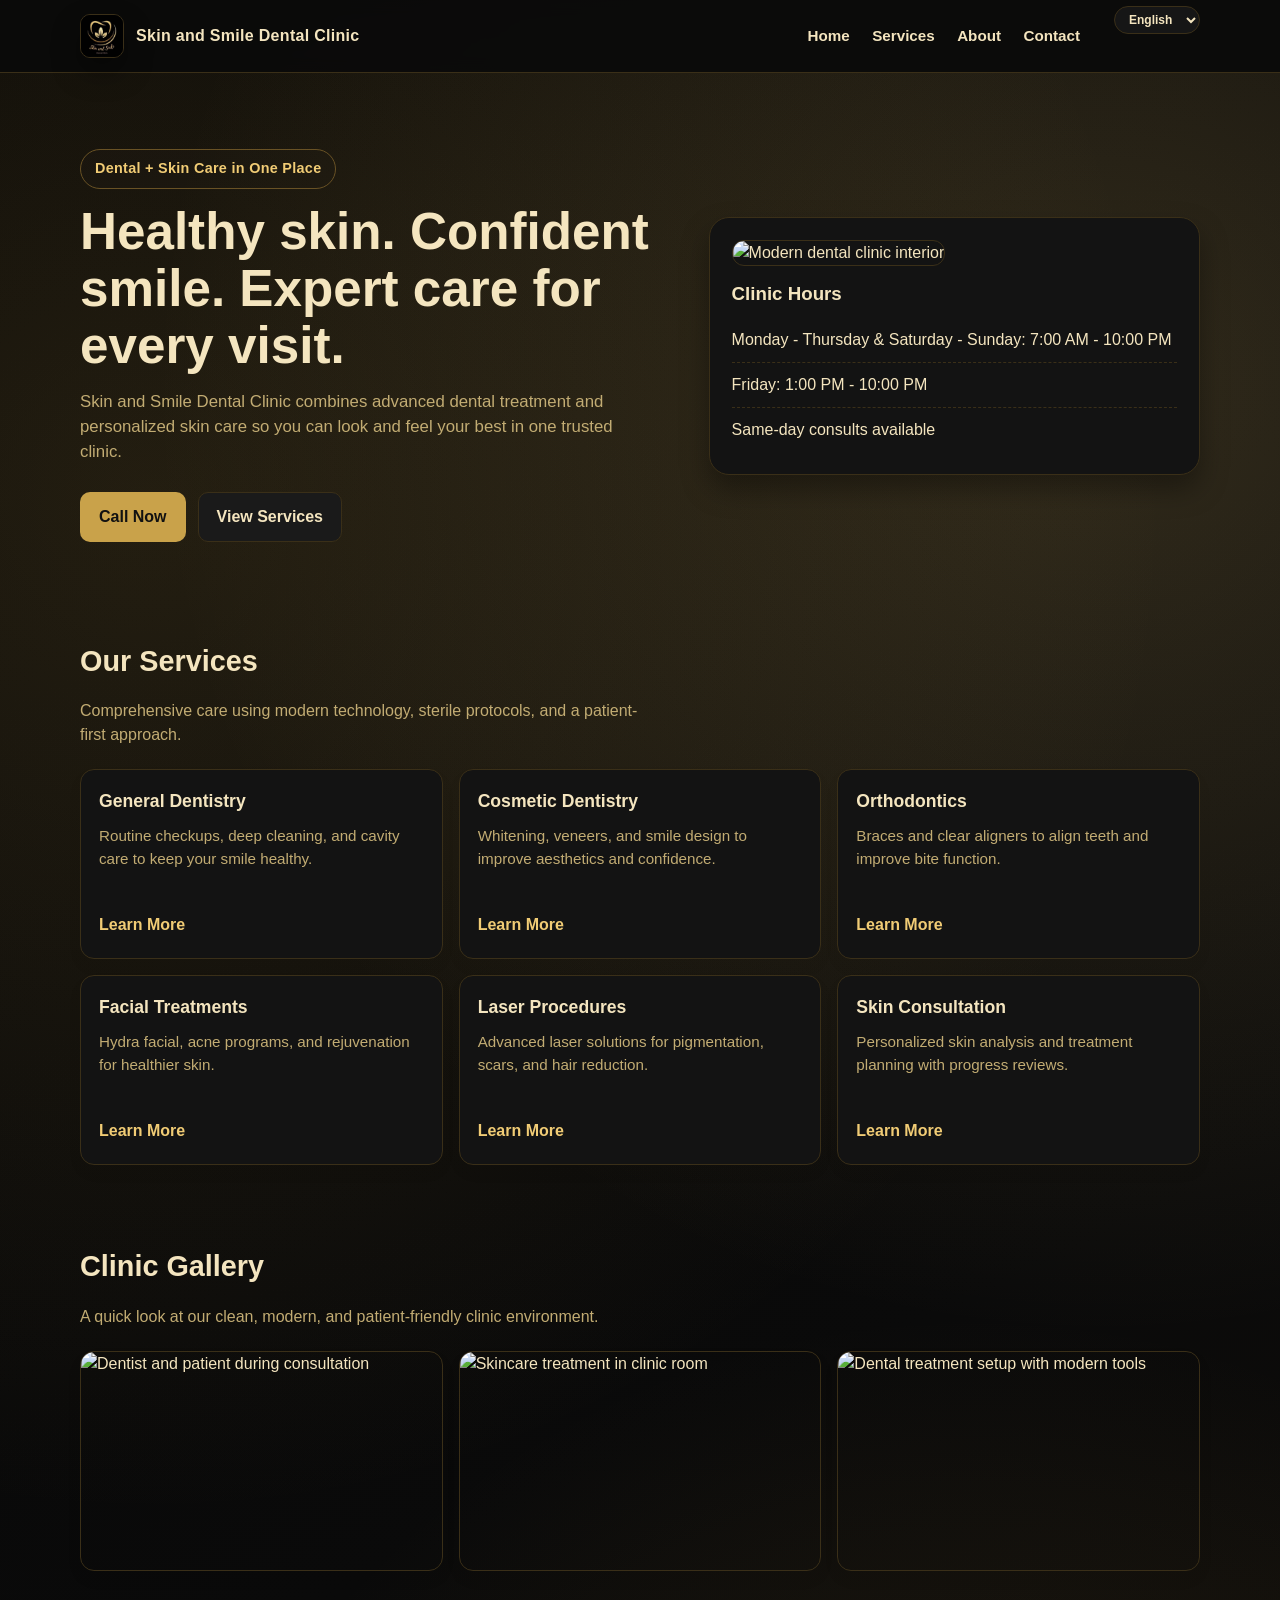
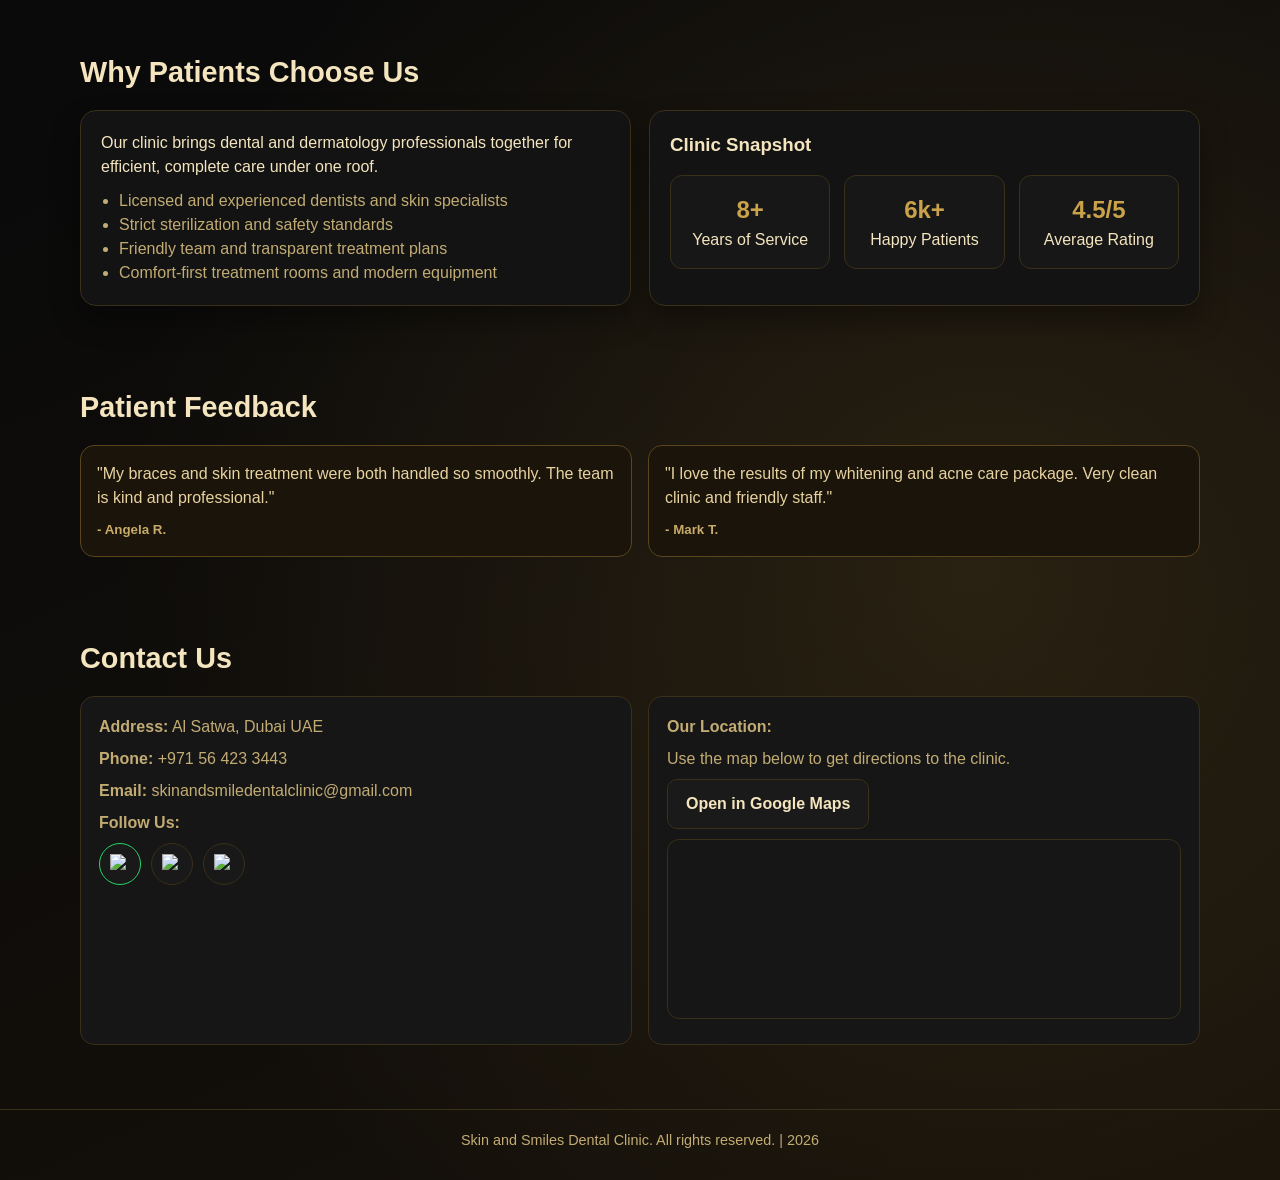
==== commit bd866f9c: "Update mobile background" ====
--- a/index.html
+++ b/index.html
@@ -7,7 +7,7 @@
     <meta name="keywords" content="dental clinic, skin clinic, whitening, braces, facial, laser treatment">
     <meta name="author" content="Skin and Smile Dental Clinic">
     <title>Skin and Smile Dental Clinic</title>
-    <link rel="stylesheet" href="styles.css">
+    <link rel="stylesheet" href="styles.css?v=2">
 </head>
 <body>
     <!-- ===== HEADER ===== -->
--- a/styles.css
+++ b/styles.css
@@ -18,9 +18,14 @@
             padding: 0;
         }
 
-        /* Main page background + default text style. */
-        body {
-            font-family: "Trebuchet MS", "Segoe UI", sans-serif;
+        /* Main page background + default text style. */
+        html {
+            background-color: #050505;
+        }
+
+        body {
+            font-family: "Trebuchet MS", "Segoe UI", sans-serif;
+            background-color: #050505;
             background:
                 radial-gradient(circle at 12% 18%, rgba(201, 162, 74, 0.15) 0%, rgba(201, 162, 74, 0) 40%),
                 radial-gradient(circle at 86% 14%, rgba(241, 204, 117, 0.18) 0%, rgba(241, 204, 117, 0) 36%),
@@ -418,7 +423,7 @@
         }
 
         .contact-card {
-            background: var(#d62619);
+            background: #161616;
             border: 1px solid var(--line);
             border-radius: 14px;
             padding: 18px;
@@ -778,3 +783,4 @@
                 height: 180px;
             }
         }
+
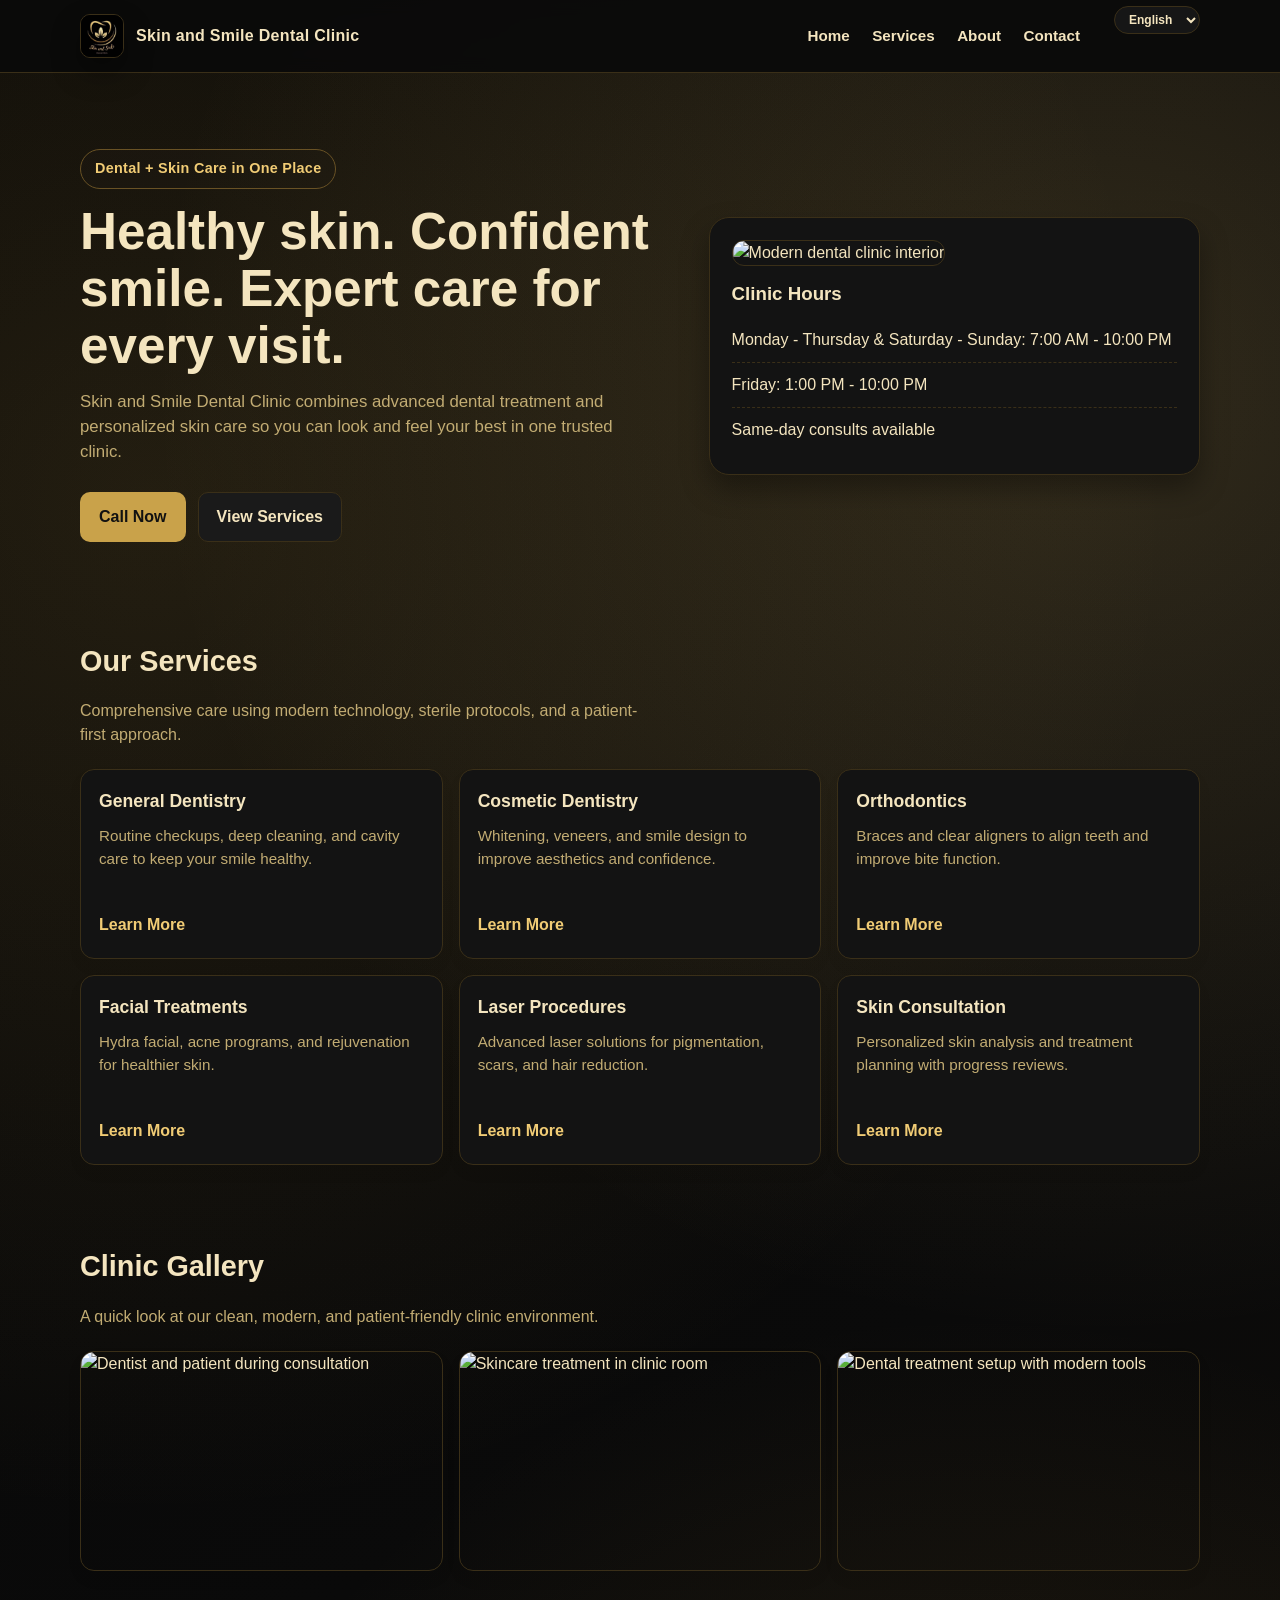
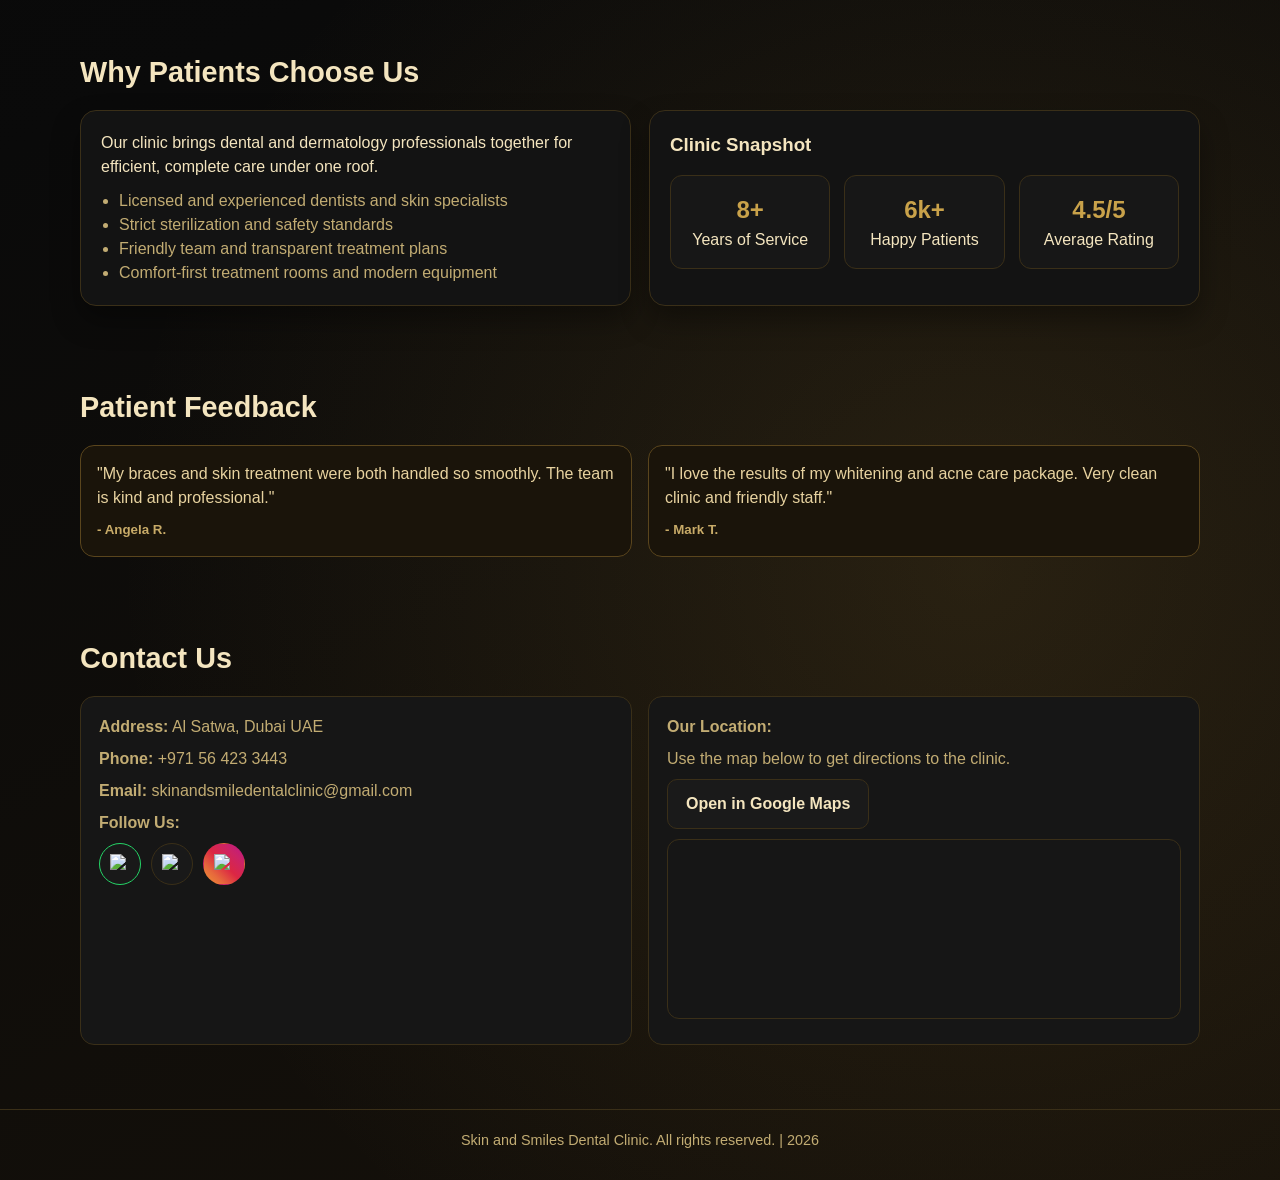
==== commit 62c37a54: "Update mobile background" ====
--- a/index.html
+++ b/index.html
@@ -7,7 +7,7 @@
     <meta name="keywords" content="dental clinic, skin clinic, whitening, braces, facial, laser treatment">
     <meta name="author" content="Skin and Smile Dental Clinic">
     <title>Skin and Smile Dental Clinic</title>
-    <link rel="stylesheet" href="styles.css?v=2">
+    <link rel="stylesheet" href="styles.css?v=3">
 </head>
 <body>
     <!-- ===== HEADER ===== -->
@@ -192,8 +192,8 @@
                             <a class="social-btn" href="https://www.facebook.com/profile.php?id=61550576527032" target="_blank" rel="noopener noreferrer" aria-label="Facebook">
                                 <img src="https://cdn.simpleicons.org/facebook/1877F2" alt="Facebook">
                             </a>
-                            <a class="social-btn" href="https://www.instagram.com/skinandsmiledentalclinic/" target="_blank" rel="noopener noreferrer" aria-label="Instagram">
-                                <img src="https://cdn.simpleicons.org/instagram/E4405F" alt="Instagram">
+                            <a class="social-btn instagram" href="https://www.instagram.com/skinandsmiledentalclinic/" target="_blank" rel="noopener noreferrer" aria-label="Instagram">
+                                <img src="https://cdn.simpleicons.org/instagram/ffffff" alt="Instagram">
                             </a>
                         </div>
                     </div>
@@ -218,7 +218,7 @@
     <div class="mobile-quick-actions" aria-label="Quick mobile actions">
         <a class="primary" href="tel:+971564233443" data-i18n="mobileCall">Call</a>
         <a class="whatsapp" href="https://wa.me/971564233443?text=Hi%20Skin%20and%20Smiles%20Dental%20Clinic%2C%20I%20want%20to%20book%20an%20appointment." target="_blank" rel="noopener noreferrer">WhatsApp</a>
-        <a href="https://www.instagram.com/skinandsmiledentalclinic/" target="_blank" rel="noopener noreferrer" data-i18n="mobileInstagram">Instagram</a>
+        <a class="instagram" href="https://www.instagram.com/skinandsmiledentalclinic/" target="_blank" rel="noopener noreferrer" data-i18n="mobileInstagram">Instagram</a>
     </div>
 
     <!-- FOOTER -->
--- a/styles.css
+++ b/styles.css
@@ -483,10 +483,21 @@
             color: #138a42;
         }
 
-        .social-btn.whatsapp:hover {
-            border-color: #25d366;
-            color: #0f6f35;
-        }
+        .social-btn.whatsapp:hover {
+            border-color: #25d366;
+            color: #0f6f35;
+        }
+
+        .social-btn.instagram {
+            background: linear-gradient(45deg, #f09433, #e6683c, #dc2743, #cc2366, #bc1888);
+            border-color: transparent;
+            color: #fff;
+        }
+
+        .social-btn.instagram:hover {
+            border-color: transparent;
+            color: #fff;
+        }
 
         @keyframes fadeUp {
             from {
@@ -762,12 +773,18 @@
                 border-color: var(--accent);
             }
 
-            .mobile-quick-actions .whatsapp {
-                color: #fff;
-                background: #25d366;
-                border-color: #25d366;
-            }
-        }
+            .mobile-quick-actions .whatsapp {
+                color: #fff;
+                background: #25d366;
+                border-color: #25d366;
+            }
+
+            .mobile-quick-actions .instagram {
+                color: #fff;
+                background: linear-gradient(45deg, #f09433, #e6683c, #dc2743, #cc2366, #bc1888);
+                border-color: transparent;
+            }
+        }
 
         /* Small-phone layout adjustments. */
         @media (max-width: 600px) {
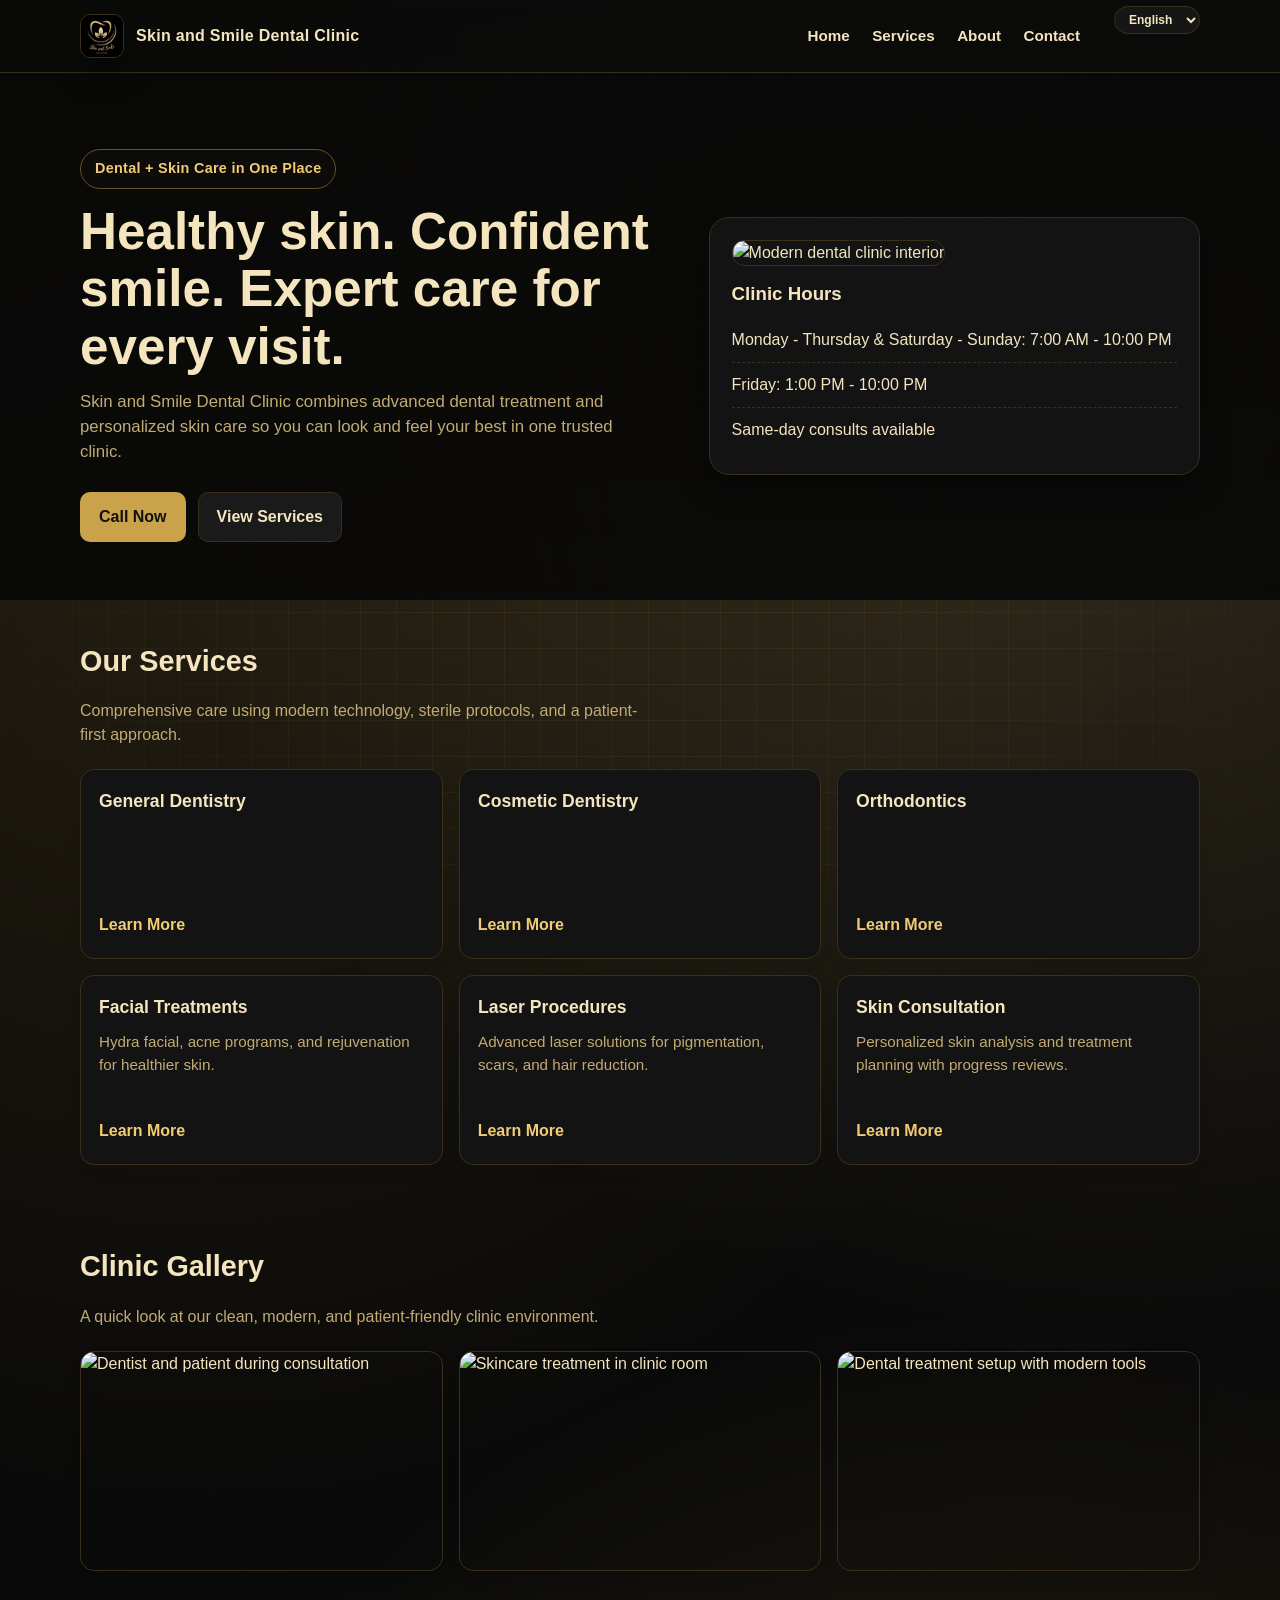
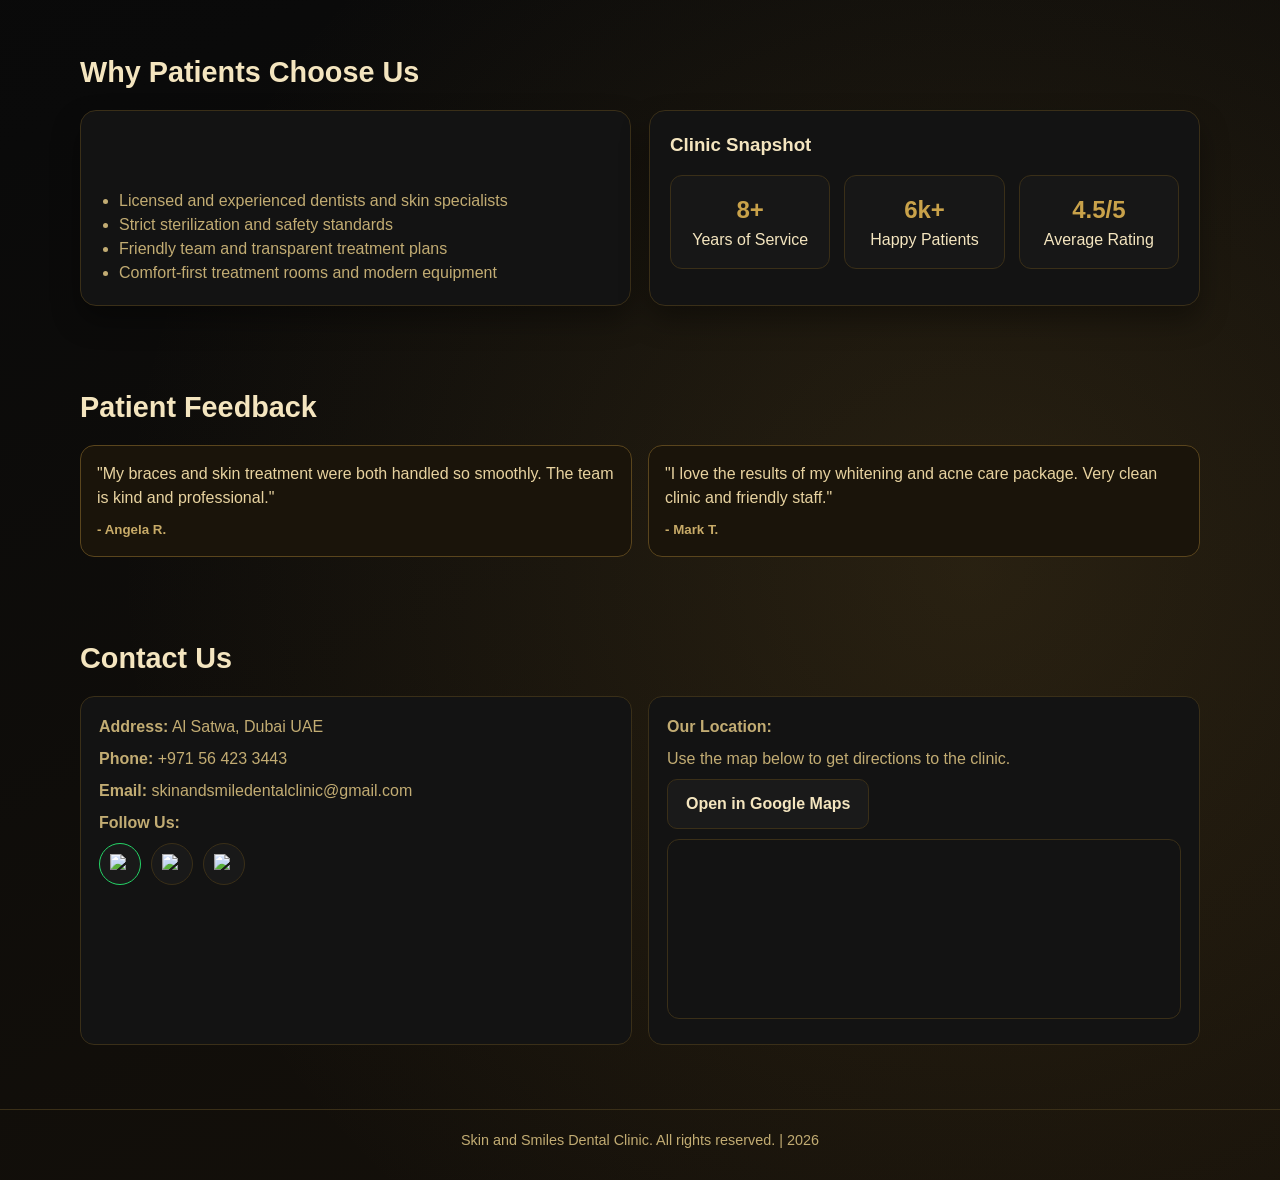
==== commit 222d1dfa: "Update website content and styles" ====
--- a/index.html
+++ b/index.html
@@ -7,7 +7,7 @@
     <meta name="keywords" content="dental clinic, skin clinic, whitening, braces, facial, laser treatment">
     <meta name="author" content="Skin and Smile Dental Clinic">
     <title>Skin and Smile Dental Clinic</title>
-    <link rel="stylesheet" href="styles.css?v=3">
+    <link rel="stylesheet" href="styles.css?v=5">
 </head>
 <body>
     <!-- ===== HEADER ===== -->
@@ -62,48 +62,54 @@
         <section id="services">
             <div class="container">
                 <h2 class="section-title" data-i18n="servicesTitle">Our Services</h2>
-                <p class="section-sub" data-i18n="servicesSub">Comprehensive care using modern technology, sterile protocols, and a patient-first approach.</p>
-                <div class="cards">
-                    <article class="card service-card">
-                        <div>
-                            <h3 data-i18n="generalDentistry">General Dentistry</h3>
-                            <p class="service-desc" data-i18n="generalDesc">Routine checkups, deep cleaning, and cavity care to keep your smile healthy.</p>
-                        </div>
-                        <a class="service-link" href="services/general-dentistry.html" data-i18n="learnMore">Learn More</a>
-                    </article>
-                    <article class="card service-card">
-                        <div>
-                            <h3 data-i18n="cosmeticDentistry">Cosmetic Dentistry</h3>
-                            <p class="service-desc" data-i18n="cosmeticDesc">Whitening, veneers, and smile design to improve aesthetics and confidence.</p>
-                        </div>
-                        <a class="service-link" href="services/cosmetic-dentistry.html" data-i18n="learnMore">Learn More</a>
-                    </article>
-                    <article class="card service-card">
-                        <div>
-                            <h3 data-i18n="orthodontics">Orthodontics</h3>
-                            <p class="service-desc" data-i18n="orthoDesc">Braces and clear aligners to align teeth and improve bite function.</p>
-                        </div>
-                        <a class="service-link" href="services/orthodontics.html" data-i18n="learnMore">Learn More</a>
-                    </article>
-                    <article class="card service-card">
-                        <div>
-                            <h3 data-i18n="facialTreatments">Facial Treatments</h3>
-                            <p class="service-desc" data-i18n="facialDesc">Hydra facial, acne programs, and rejuvenation for healthier skin.</p>
-                        </div>
-                        <a class="service-link" href="services/facial-treatments.html" data-i18n="learnMore">Learn More</a>
-                    </article>
-                    <article class="card service-card">
-                        <div>
-                            <h3 data-i18n="laserProcedures">Laser Procedures</h3>
-                            <p class="service-desc" data-i18n="laserDesc">Advanced laser solutions for pigmentation, scars, and hair reduction.</p>
-                        </div>
-                        <a class="service-link" href="services/laser-procedures.html" data-i18n="learnMore">Learn More</a>
-                    </article>
-                    <article class="card service-card">
-                        <div>
-                            <h3 data-i18n="skinConsultation">Skin Consultation</h3>
-                            <p class="service-desc" data-i18n="consultDesc">Personalized skin analysis and treatment planning with progress reviews.</p>
-                        </div>
+                <p class="section-sub" data-i18n="servicesSub">Comprehensive care using modern technology, sterile protocols, and a patient-first approach.</p>
+                <div class="cards">
+                    <!-- Service tab 1: General Dentistry -->
+                    <article class="card service-card">
+                        <div>
+                            <h3 data-i18n="generalDentistry">General Dentistry</h3>
+                            <p class="service-desc" data-i18n="generalDesc">Routine checkups, deep cleaning, and cavity care to keep your smile healthy.</p>
+                        </div>
+                        <a class="service-link" href="services/general-dentistry.html" data-i18n="learnMore">Learn More</a>
+                    </article>
+                    <!-- Service tab 2: Cosmetic Dentistry -->
+                    <article class="card service-card">
+                        <div>
+                            <h3 data-i18n="cosmeticDentistry">Cosmetic Dentistry</h3>
+                            <p class="service-desc" data-i18n="cosmeticDesc">Whitening, veneers, and smile design to improve aesthetics and confidence.</p>
+                        </div>
+                        <a class="service-link" href="services/cosmetic-dentistry.html" data-i18n="learnMore">Learn More</a>
+                    </article>
+                    <!-- Service tab 3: Orthodontics -->
+                    <article class="card service-card">
+                        <div>
+                            <h3 data-i18n="orthodontics">Orthodontics</h3>
+                            <p class="service-desc" data-i18n="orthoDesc">Braces and clear aligners to align teeth and improve bite function.</p>
+                        </div>
+                        <a class="service-link" href="services/orthodontics.html" data-i18n="learnMore">Learn More</a>
+                    </article>
+                    <!-- Service tab 4: Facial Treatments -->
+                    <article class="card service-card">
+                        <div>
+                            <h3 data-i18n="facialTreatments">Facial Treatments</h3>
+                            <p class="service-desc" data-i18n="facialDesc">Hydra facial, acne programs, and rejuvenation for healthier skin.</p>
+                        </div>
+                        <a class="service-link" href="services/facial-treatments.html" data-i18n="learnMore">Learn More</a>
+                    </article>
+                    <!-- Service tab 5: Laser Procedures -->
+                    <article class="card service-card">
+                        <div>
+                            <h3 data-i18n="laserProcedures">Laser Procedures</h3>
+                            <p class="service-desc" data-i18n="laserDesc">Advanced laser solutions for pigmentation, scars, and hair reduction.</p>
+                        </div>
+                        <a class="service-link" href="services/laser-procedures.html" data-i18n="learnMore">Learn More</a>
+                    </article>
+                    <!-- Service tab 6: Skin Consultation -->
+                    <article class="card service-card">
+                        <div>
+                            <h3 data-i18n="skinConsultation">Skin Consultation</h3>
+                            <p class="service-desc" data-i18n="consultDesc">Personalized skin analysis and treatment planning with progress reviews.</p>
+                        </div>
                         <a class="service-link" href="services/skin-consultation.html" data-i18n="learnMore">Learn More</a>
                     </article>
                 </div>
@@ -218,7 +224,7 @@
     <div class="mobile-quick-actions" aria-label="Quick mobile actions">
         <a class="primary" href="tel:+971564233443" data-i18n="mobileCall">Call</a>
         <a class="whatsapp" href="https://wa.me/971564233443?text=Hi%20Skin%20and%20Smiles%20Dental%20Clinic%2C%20I%20want%20to%20book%20an%20appointment." target="_blank" rel="noopener noreferrer">WhatsApp</a>
-        <a class="instagram" href="https://www.instagram.com/skinandsmiledentalclinic/" target="_blank" rel="noopener noreferrer" data-i18n="mobileInstagram">Instagram</a>
+        <a class="instagram" href="https://www.instagram.com/skinandsmiledentalclinic/" target="_blank" rel="noopener noreferrer" data-i18n="mobileInstagram">Instagram</a>
     </div>
 
     <!-- FOOTER -->
@@ -246,38 +252,44 @@
                 hours1: "Monday - Thursday & Saturday - Sunday: 7:00 AM - 10:00 PM",
                 hours2: "Friday: 1:00 PM - 10:00 PM",
                 hours3: "Same-day consults available",
-                servicesTitle: "Our Services",
-                servicesSub: "Comprehensive care using modern technology, sterile protocols, and a patient-first approach.",
-                learnMore: "Learn More",
-                generalDentistry: "General Dentistry",
-                generalDesc: "Routine checkups, deep cleaning, and cavity care to keep your smile healthy.",
-                general1: "<strong>Tooth Cleaning:</strong> Cleans teeth using advanced products tested worldwide.",
-                general2: "<strong>Dental Fillings:</strong> Repairs cavities and protects the tooth from further decay.",
-                general3: "<strong>Oral Checkup:</strong> Early detection of gum and tooth problems before they worsen.",
-                cosmeticDentistry: "Cosmetic Dentistry",
-                cosmeticDesc: "Whitening, veneers, and smile design to improve aesthetics and confidence.",
-                cosmetic1: "<strong>Teeth Whitening:</strong> Brightens stained teeth for a cleaner, whiter smile.",
-                cosmetic2: "<strong>Veneers:</strong> Covers chipped or uneven teeth for a smooth appearance.",
-                cosmetic3: "<strong>Smile Design:</strong> Creates a custom treatment plan based on facial features.",
-                orthodontics: "Orthodontics",
-                orthoDesc: "Braces and clear aligners to align teeth and improve bite function.",
-                ortho1: "<strong>Metal Braces:</strong> Straightens teeth and corrects bite alignment over time.",
-                ortho2: "<strong>Clear Aligners:</strong> Transparent trays that gradually move teeth with comfort.",
-                ortho3: "<strong>Bite Correction:</strong> Improves chewing and jaw balance for long-term oral health.",
-                facialTreatments: "Facial Treatments",
-                facialDesc: "Hydra facial, acne programs, and rejuvenation for healthier skin.",
-                facial1: "<strong>Hydra Facial:</strong> Deep-cleans pores while hydrating and soothing the skin.",
-                facial2: "<strong>Acne Care:</strong> Controls breakouts and reduces marks with guided treatment.",
-                facial3: "<strong>Skin Rejuvenation:</strong> Improves tone, texture, and glow with clinical methods.",
-                laserProcedures: "Laser Procedures",
-                laserDesc: "Advanced laser solutions for pigmentation, scars, and hair reduction.",
-                laser1: "<strong>Pigmentation Laser:</strong> Helps fade dark spots and uneven skin tone.",
-                laser2: "<strong>Scar Reduction:</strong> Smooths acne scars and improves skin texture.",
-                laser3: "<strong>Hair Reduction:</strong> Targets hair follicles for long-term hair control.",
-                skinConsultation: "Skin Consultation",
-                consultDesc: "Personalized skin analysis and treatment planning with progress reviews.",
-                consult1: "<strong>Skin Analysis:</strong> Identifies your skin type, concerns, and treatment goals.",
-                consult2: "<strong>Routine Planning:</strong> Creates a daily care routine suited to your skin.",
+                servicesTitle: "Our Services",
+                servicesSub: "Comprehensive care using modern technology, sterile protocols, and a patient-first approach.",
+                learnMore: "Learn More",
+                // Service tab 1 content
+                generalDentistry: "General Dentistry",
+                generalDesc: "Routine checkups, deep cleaning, and cavity care to keep your smile healthy.",
+                general1: "<strong>Tooth Cleaning:</strong> Cleans teeth using advanced products tested worldwide.",
+                general2: "<strong>Dental Fillings:</strong> Repairs cavities and protects the tooth from further decay.",
+                general3: "<strong>Oral Checkup:</strong> Early detection of gum and tooth problems before they worsen.",
+                // Service tab 2 content
+                cosmeticDentistry: "Cosmetic Dentistry",
+                cosmeticDesc: "Whitening, veneers, and smile design to improve aesthetics and confidence.",
+                cosmetic1: "<strong>Teeth Whitening:</strong> Brightens stained teeth for a cleaner, whiter smile.",
+                cosmetic2: "<strong>Veneers:</strong> Covers chipped or uneven teeth for a smooth appearance.",
+                cosmetic3: "<strong>Smile Design:</strong> Creates a custom treatment plan based on facial features.",
+                // Service tab 3 content
+                orthodontics: "Orthodontics",
+                orthoDesc: "Braces and clear aligners to align teeth and improve bite function.",
+                ortho1: "<strong>Metal Braces:</strong> Straightens teeth and corrects bite alignment over time.",
+                ortho2: "<strong>Clear Aligners:</strong> Transparent trays that gradually move teeth with comfort.",
+                ortho3: "<strong>Bite Correction:</strong> Improves chewing and jaw balance for long-term oral health.",
+                // Service tab 4 content
+                facialTreatments: "Facial Treatments",
+                facialDesc: "Hydra facial, acne programs, and rejuvenation for healthier skin.",
+                facial1: "<strong>Hydra Facial:</strong> Deep-cleans pores while hydrating and soothing the skin.",
+                facial2: "<strong>Acne Care:</strong> Controls breakouts and reduces marks with guided treatment.",
+                facial3: "<strong>Skin Rejuvenation:</strong> Improves tone, texture, and glow with clinical methods.",
+                // Service tab 5 content
+                laserProcedures: "Laser Procedures",
+                laserDesc: "Advanced laser solutions for pigmentation, scars, and hair reduction.",
+                laser1: "<strong>Pigmentation Laser:</strong> Helps fade dark spots and uneven skin tone.",
+                laser2: "<strong>Scar Reduction:</strong> Smooths acne scars and improves skin texture.",
+                laser3: "<strong>Hair Reduction:</strong> Targets hair follicles for long-term hair control.",
+                // Service tab 6 content
+                skinConsultation: "Skin Consultation",
+                consultDesc: "Personalized skin analysis and treatment planning with progress reviews.",
+                consult1: "<strong>Skin Analysis:</strong> Identifies your skin type, concerns, and treatment goals.",
+                consult2: "<strong>Routine Planning:</strong> Creates a daily care routine suited to your skin.",
                 consult3: "<strong>Progress Review:</strong> Tracks improvements and adjusts treatment as needed.",
                 galleryTitle: "Clinic Gallery",
                 gallerySub: "A quick look at our clean, modern, and patient-friendly clinic environment.",
@@ -323,38 +335,44 @@
                 hours1: "من الاثنين إلى الخميس والسبت إلى الأحد: 7:00 صباحًا - 10:00 مساءً",
                 hours2: "الجمعة: 1:00 مساءً - 10:00 مساءً",
                 hours3: "مواعيد استشارة في نفس اليوم متاحة",
-                servicesTitle: "خدماتنا",
-                servicesSub: "رعاية شاملة باستخدام تقنيات حديثة ومعايير تعقيم صارمة ونهج يضع المريض أولًا.",
-                learnMore: "اعرف المزيد",
-                generalDentistry: "طب الأسنان العام",
-                generalDesc: "فحوصات دورية وتنظيف عميق وعلاج للتسوس للحفاظ على ابتسامتك صحية.",
-                general1: "<strong>تنظيف الأسنان:</strong> تنظيف الأسنان بمنتجات متطورة ومجربة عالميًا.",
-                general2: "<strong>حشوات الأسنان:</strong> إصلاح التسوس وحماية السن من التدهور لاحقًا.",
-                general3: "<strong>فحص الفم:</strong> اكتشاف مبكر لمشكلات اللثة والأسنان قبل تفاقمها.",
-                cosmeticDentistry: "تجميل الأسنان",
-                cosmeticDesc: "تبييض وقشور تجميلية وتصميم الابتسامة لتحسين المظهر والثقة.",
-                cosmetic1: "<strong>تبييض الأسنان:</strong> تفتيح الأسنان المصطبغة للحصول على ابتسامة أنظف وأكثر بياضًا.",
-                cosmetic2: "<strong>القشور التجميلية:</strong> تغطية الأسنان المتشققة أو غير المتساوية لمظهر ناعم.",
-                cosmetic3: "<strong>تصميم الابتسامة:</strong> خطة علاج مخصصة بناءً على ملامح الوجه.",
-                orthodontics: "تقويم الأسنان",
-                orthoDesc: "تقويم معدني ومصففات شفافة لمحاذاة الأسنان وتحسين الإطباق.",
-                ortho1: "<strong>التقويم المعدني:</strong> تقويم الأسنان وتصحيح الإطباق تدريجيًا.",
-                ortho2: "<strong>المصففات الشفافة:</strong> قوالب شفافة تحرك الأسنان تدريجيًا براحة.",
-                ortho3: "<strong>تصحيح العضة:</strong> تحسين المضغ وتوازن الفك لصحة فموية طويلة الأمد.",
-                facialTreatments: "علاجات الوجه",
-                facialDesc: "هيدرا فيشل وبرامج حب الشباب وتجديد البشرة لصحة وإشراقة أفضل.",
-                facial1: "<strong>هيدرا فيشل:</strong> تنظيف عميق للمسام مع ترطيب وتهدئة البشرة.",
-                facial2: "<strong>عناية حب الشباب:</strong> التحكم في البثور وتقليل الآثار بخطة علاجية موجهة.",
-                facial3: "<strong>تجديد البشرة:</strong> تحسين اللون والملمس والإشراقة بطرق سريرية.",
-                laserProcedures: "إجراءات الليزر",
-                laserDesc: "حلول ليزر متقدمة للتصبغات والندبات وتقليل الشعر.",
-                laser1: "<strong>ليزر التصبغات:</strong> يساعد على تخفيف البقع الداكنة وتوحيد لون البشرة.",
-                laser2: "<strong>تقليل الندبات:</strong> تنعيم آثار حب الشباب وتحسين ملمس البشرة.",
-                laser3: "<strong>تقليل الشعر:</strong> استهداف بصيلات الشعر للتحكم طويل الأمد.",
-                skinConsultation: "استشارة البشرة",
-                consultDesc: "تحليل مخصص للبشرة وخطة علاج مع متابعة مستمرة للتقدم.",
-                consult1: "<strong>تحليل البشرة:</strong> تحديد نوع البشرة والمشكلات والأهداف العلاجية.",
-                consult2: "<strong>خطة روتين:</strong> إعداد روتين يومي مناسب لبشرتك.",
+                servicesTitle: "خدماتنا",
+                servicesSub: "رعاية شاملة باستخدام تقنيات حديثة ومعايير تعقيم صارمة ونهج يضع المريض أولًا.",
+                learnMore: "اعرف المزيد",
+                // محتوى تبويب الخدمة 1
+                generalDentistry: "طب الأسنان العام",
+                generalDesc: "فحوصات دورية وتنظيف عميق وعلاج للتسوس للحفاظ على ابتسامتك صحية.",
+                general1: "<strong>تنظيف الأسنان:</strong> تنظيف الأسنان بمنتجات متطورة ومجربة عالميًا.",
+                general2: "<strong>حشوات الأسنان:</strong> إصلاح التسوس وحماية السن من التدهور لاحقًا.",
+                general3: "<strong>فحص الفم:</strong> اكتشاف مبكر لمشكلات اللثة والأسنان قبل تفاقمها.",
+                // محتوى تبويب الخدمة 2
+                cosmeticDentistry: "تجميل الأسنان",
+                cosmeticDesc: "تبييض وقشور تجميلية وتصميم الابتسامة لتحسين المظهر والثقة.",
+                cosmetic1: "<strong>تبييض الأسنان:</strong> تفتيح الأسنان المصطبغة للحصول على ابتسامة أنظف وأكثر بياضًا.",
+                cosmetic2: "<strong>القشور التجميلية:</strong> تغطية الأسنان المتشققة أو غير المتساوية لمظهر ناعم.",
+                cosmetic3: "<strong>تصميم الابتسامة:</strong> خطة علاج مخصصة بناءً على ملامح الوجه.",
+                // محتوى تبويب الخدمة 3
+                orthodontics: "تقويم الأسنان",
+                orthoDesc: "تقويم معدني ومصففات شفافة لمحاذاة الأسنان وتحسين الإطباق.",
+                ortho1: "<strong>التقويم المعدني:</strong> تقويم الأسنان وتصحيح الإطباق تدريجيًا.",
+                ortho2: "<strong>المصففات الشفافة:</strong> قوالب شفافة تحرك الأسنان تدريجيًا براحة.",
+                ortho3: "<strong>تصحيح العضة:</strong> تحسين المضغ وتوازن الفك لصحة فموية طويلة الأمد.",
+                // محتوى تبويب الخدمة 4
+                facialTreatments: "علاجات الوجه",
+                facialDesc: "هيدرا فيشل وبرامج حب الشباب وتجديد البشرة لصحة وإشراقة أفضل.",
+                facial1: "<strong>هيدرا فيشل:</strong> تنظيف عميق للمسام مع ترطيب وتهدئة البشرة.",
+                facial2: "<strong>عناية حب الشباب:</strong> التحكم في البثور وتقليل الآثار بخطة علاجية موجهة.",
+                facial3: "<strong>تجديد البشرة:</strong> تحسين اللون والملمس والإشراقة بطرق سريرية.",
+                // محتوى تبويب الخدمة 5
+                laserProcedures: "إجراءات الليزر",
+                laserDesc: "حلول ليزر متقدمة للتصبغات والندبات وتقليل الشعر.",
+                laser1: "<strong>ليزر التصبغات:</strong> يساعد على تخفيف البقع الداكنة وتوحيد لون البشرة.",
+                laser2: "<strong>تقليل الندبات:</strong> تنعيم آثار حب الشباب وتحسين ملمس البشرة.",
+                laser3: "<strong>تقليل الشعر:</strong> استهداف بصيلات الشعر للتحكم طويل الأمد.",
+                // محتوى تبويب الخدمة 6
+                skinConsultation: "استشارة البشرة",
+                consultDesc: "تحليل مخصص للبشرة وخطة علاج مع متابعة مستمرة للتقدم.",
+                consult1: "<strong>تحليل البشرة:</strong> تحديد نوع البشرة والمشكلات والأهداف العلاجية.",
+                consult2: "<strong>خطة روتين:</strong> إعداد روتين يومي مناسب لبشرتك.",
                 consult3: "<strong>متابعة التقدم:</strong> متابعة التحسن وتعديل العلاج عند الحاجة.",
                 galleryTitle: "معرض العيادة",
                 gallerySub: "نظرة سريعة على بيئة عيادتنا النظيفة والحديثة والمريحة للمرضى.",
@@ -421,12 +439,59 @@
         applyLanguage(savedLanguage);
 
         // Listen for user changing the language dropdown.
-        languageSelect.addEventListener("change", (event) => {
-            applyLanguage(event.target.value);
-        });
-
-        // Auto-update footer year.
-        document.getElementById("year").textContent = "| " + new Date().getFullYear();
-    </script>
-</body>
-</html>
+        languageSelect.addEventListener("change", (event) => {
+            applyLanguage(event.target.value);
+        });
+
+        // Reveal key text blocks as they enter the viewport.
+        function setupTextReveal() {
+            const selectors = [
+                ".hero .eyebrow",
+                ".hero h1",
+                ".hero .lead",
+                ".section-title",
+                ".section-sub",
+                ".service-card h3",
+                ".service-desc",
+                ".about-panel p",
+                ".about-panel li",
+                ".quote p",
+                ".contact-card p"
+            ];
+
+            const targets = document.querySelectorAll(selectors.join(", "));
+            targets.forEach((element, index) => {
+                element.classList.add("text-reveal");
+                element.style.setProperty("--reveal-delay", `${(index % 6) * 70}ms`);
+            });
+
+            if (window.matchMedia("(prefers-reduced-motion: reduce)").matches) {
+                targets.forEach((element) => element.classList.add("is-visible"));
+                return;
+            }
+
+            const observer = new IntersectionObserver(
+                (entries, currentObserver) => {
+                    entries.forEach((entry) => {
+                        if (entry.isIntersecting) {
+                            entry.target.classList.add("is-visible");
+                            currentObserver.unobserve(entry.target);
+                        }
+                    });
+                },
+                {
+                    threshold: 0.2,
+                    rootMargin: "0px 0px -8% 0px"
+                }
+            );
+
+            targets.forEach((element) => observer.observe(element));
+        }
+
+        setupTextReveal();
+
+        // Auto-update footer year.
+        document.getElementById("year").textContent = "| " + new Date().getFullYear();
+    </script>
+</body>
+</html>
--- a/styles.css
+++ b/styles.css
@@ -1,15 +1,17 @@
 ﻿        /* ===== THEME COLORS =====
            Change these to update the whole site color style. */
-        :root {
-            --bg: #0a0a0a;
-            --surface: #131313;
-            --text: #f4e5bf;
-            --muted: #c2ac73;
-            --accent: #c9a24a;
-            --accent-2: #f1cc75;
-            --line: #3a2f18;
-            --shadow: 0 14px 28px rgba(0, 0, 0, 0.35);
-        }
+        :root {
+            --bg: #0a0a0a;
+            --surface: #131313;
+            --text: #f4e5bf;
+            --muted: #c2ac73;
+            --accent: #c9a24a;
+            --accent-2: #f1cc75;
+            --line: #3a2f18;
+            --shadow: 0 14px 28px rgba(0, 0, 0, 0.35);
+            --hero-slide-1: url("https://images.unsplash.com/photo-1588776814546-1ffcf47267a5?auto=format&fit=crop&w=1800&q=80");
+            --hero-slide-2: url("https://images.unsplash.com/photo-1570172619644-dfd03ed5d881?auto=format&fit=crop&w=1800&q=80");
+        }
 
         /* Basic reset so spacing is consistent in all browsers. */
         * {
@@ -18,14 +20,9 @@
             padding: 0;
         }
 
-        /* Main page background + default text style. */
-        html {
-            background-color: #050505;
-        }
-
-        body {
-            font-family: "Trebuchet MS", "Segoe UI", sans-serif;
-            background-color: #050505;
+        /* Main page background + default text style. */
+        body {
+            font-family: "Trebuchet MS", "Segoe UI", sans-serif;
             background:
                 radial-gradient(circle at 12% 18%, rgba(201, 162, 74, 0.15) 0%, rgba(201, 162, 74, 0) 40%),
                 radial-gradient(circle at 86% 14%, rgba(241, 204, 117, 0.18) 0%, rgba(241, 204, 117, 0) 36%),
@@ -125,9 +122,44 @@
         }
 
         /* HERO SECTION (first section users see). */
-        .hero {
-            padding: 76px 0 58px;
-        }
+        .hero {
+            padding: 76px 0 58px;
+            position: relative;
+            overflow: hidden;
+            isolation: isolate;
+        }
+
+        .hero::before,
+        .hero::after {
+            content: "";
+            position: absolute;
+            inset: 0;
+            background-size: cover;
+            background-position: center;
+            background-repeat: no-repeat;
+            pointer-events: none;
+            z-index: -2;
+            transform: scale(1.04);
+        }
+
+        .hero::before {
+            background-image:
+                linear-gradient(rgba(8, 8, 8, 0.76), rgba(8, 8, 8, 0.7)),
+                var(--hero-slide-1);
+            animation: heroSlideA 18s ease-in-out infinite;
+        }
+
+        .hero::after {
+            background-image:
+                linear-gradient(rgba(8, 8, 8, 0.76), rgba(8, 8, 8, 0.7)),
+                var(--hero-slide-2);
+            animation: heroSlideB 18s ease-in-out infinite;
+        }
+
+        .hero .container {
+            position: relative;
+            z-index: 1;
+        }
 
         .hero-grid {
             display: grid;
@@ -423,7 +455,7 @@
         }
 
         .contact-card {
-            background: #161616;
+            background: var(--surface);
             border: 1px solid var(--line);
             border-radius: 14px;
             padding: 18px;
@@ -483,57 +515,87 @@
             color: #138a42;
         }
 
-        .social-btn.whatsapp:hover {
-            border-color: #25d366;
-            color: #0f6f35;
-        }
-
-        .social-btn.instagram {
-            background: linear-gradient(45deg, #f09433, #e6683c, #dc2743, #cc2366, #bc1888);
-            border-color: transparent;
-            color: #fff;
-        }
-
-        .social-btn.instagram:hover {
-            border-color: transparent;
-            color: #fff;
-        }
-
-        @keyframes fadeUp {
-            from {
-                opacity: 0;
-                transform: translateY(16px);
-            }
+        .social-btn.whatsapp:hover {
+            border-color: #25d366;
+            color: #0f6f35;
+        }
+
+        @keyframes fadeUp {
+            from {
+                opacity: 0;
+                transform: translateY(16px);
+            }
             to {
                 opacity: 1;
                 transform: translateY(0);
-            }
-        }
-
-        .hero h1,
-        .hero .lead,
-        .hero-actions .btn,
-        .hero-card,
-        .section-title,
-        .cards .card,
-        .gallery img,
-        .quote,
-        .contact-card {
-            opacity: 0;
+            }
+        }
+
+        @keyframes heroSlideA {
+            0%,
+            45% {
+                opacity: 1;
+                transform: scale(1.04);
+            }
+            50%,
+            95% {
+                opacity: 0;
+                transform: scale(1.09);
+            }
+            100% {
+                opacity: 1;
+                transform: scale(1.04);
+            }
+        }
+
+        @keyframes heroSlideB {
+            0%,
+            45% {
+                opacity: 0;
+                transform: scale(1.09);
+            }
+            50%,
+            95% {
+                opacity: 1;
+                transform: scale(1.04);
+            }
+            100% {
+                opacity: 0;
+                transform: scale(1.09);
+            }
+        }
+
+        .text-reveal {
+            opacity: 0;
+            transform: translateY(18px);
+            filter: blur(4px);
+            transition:
+                opacity 0.7s ease,
+                transform 0.7s cubic-bezier(0.22, 0.61, 0.36, 1),
+                filter 0.7s ease;
+            transition-delay: var(--reveal-delay, 0ms);
+            will-change: transform, opacity, filter;
+        }
+
+        .text-reveal.is-visible {
+            opacity: 1;
+            transform: translateY(0);
+            filter: blur(0);
+        }
+
+        .hero-actions .btn,
+        .hero-card,
+        .cards .card,
+        .gallery img,
+        .quote,
+        .contact-card {
+            opacity: 0;
             animation: fadeUp 0.7s ease forwards;
         }
 
-        .hero h1 {
-            animation-delay: 0.04s;
-        }
-
-        .hero .lead {
-            animation-delay: 0.12s;
-        }
-
-        .hero-actions .btn:nth-child(1) {
-            animation-delay: 0.2s;
-        }
+        .hero-actions .btn:nth-child(1) {
+            animation-delay: 0.2s;
+        }
 
         .hero-actions .btn:nth-child(2) {
             animation-delay: 0.28s;
@@ -580,24 +642,36 @@
             animation-delay: 0.14s;
         }
 
-        @media (prefers-reduced-motion: reduce) {
-            * {
-                animation: none !important;
-                transition: none !important;
-            }
-
-            .hero h1,
-            .hero .lead,
-            .hero-actions .btn,
-            .hero-card,
-            .section-title,
-            .cards .card,
-            .gallery img,
-            .quote,
-            .contact-card {
-                opacity: 1;
-            }
-        }
+        @media (prefers-reduced-motion: reduce) {
+            * {
+                animation: none !important;
+                transition: none !important;
+            }
+
+            .text-reveal,
+            .hero-actions .btn,
+            .hero-card,
+            .cards .card,
+            .gallery img,
+            .quote,
+            .contact-card {
+                opacity: 1;
+            }
+
+            .hero::before,
+            .hero::after {
+                animation: none !important;
+                transform: none;
+            }
+
+            .hero::before {
+                opacity: 1;
+            }
+
+            .hero::after {
+                opacity: 0;
+            }
+        }
 
         .mobile-quick-actions {
             display: none;
@@ -773,18 +847,12 @@
                 border-color: var(--accent);
             }
 
-            .mobile-quick-actions .whatsapp {
-                color: #fff;
-                background: #25d366;
-                border-color: #25d366;
-            }
-
-            .mobile-quick-actions .instagram {
-                color: #fff;
-                background: linear-gradient(45deg, #f09433, #e6683c, #dc2743, #cc2366, #bc1888);
-                border-color: transparent;
-            }
-        }
+            .mobile-quick-actions .whatsapp {
+                color: #fff;
+                background: #25d366;
+                border-color: #25d366;
+            }
+        }
 
         /* Small-phone layout adjustments. */
         @media (max-width: 600px) {
@@ -800,4 +868,3 @@
                 height: 180px;
             }
         }
-
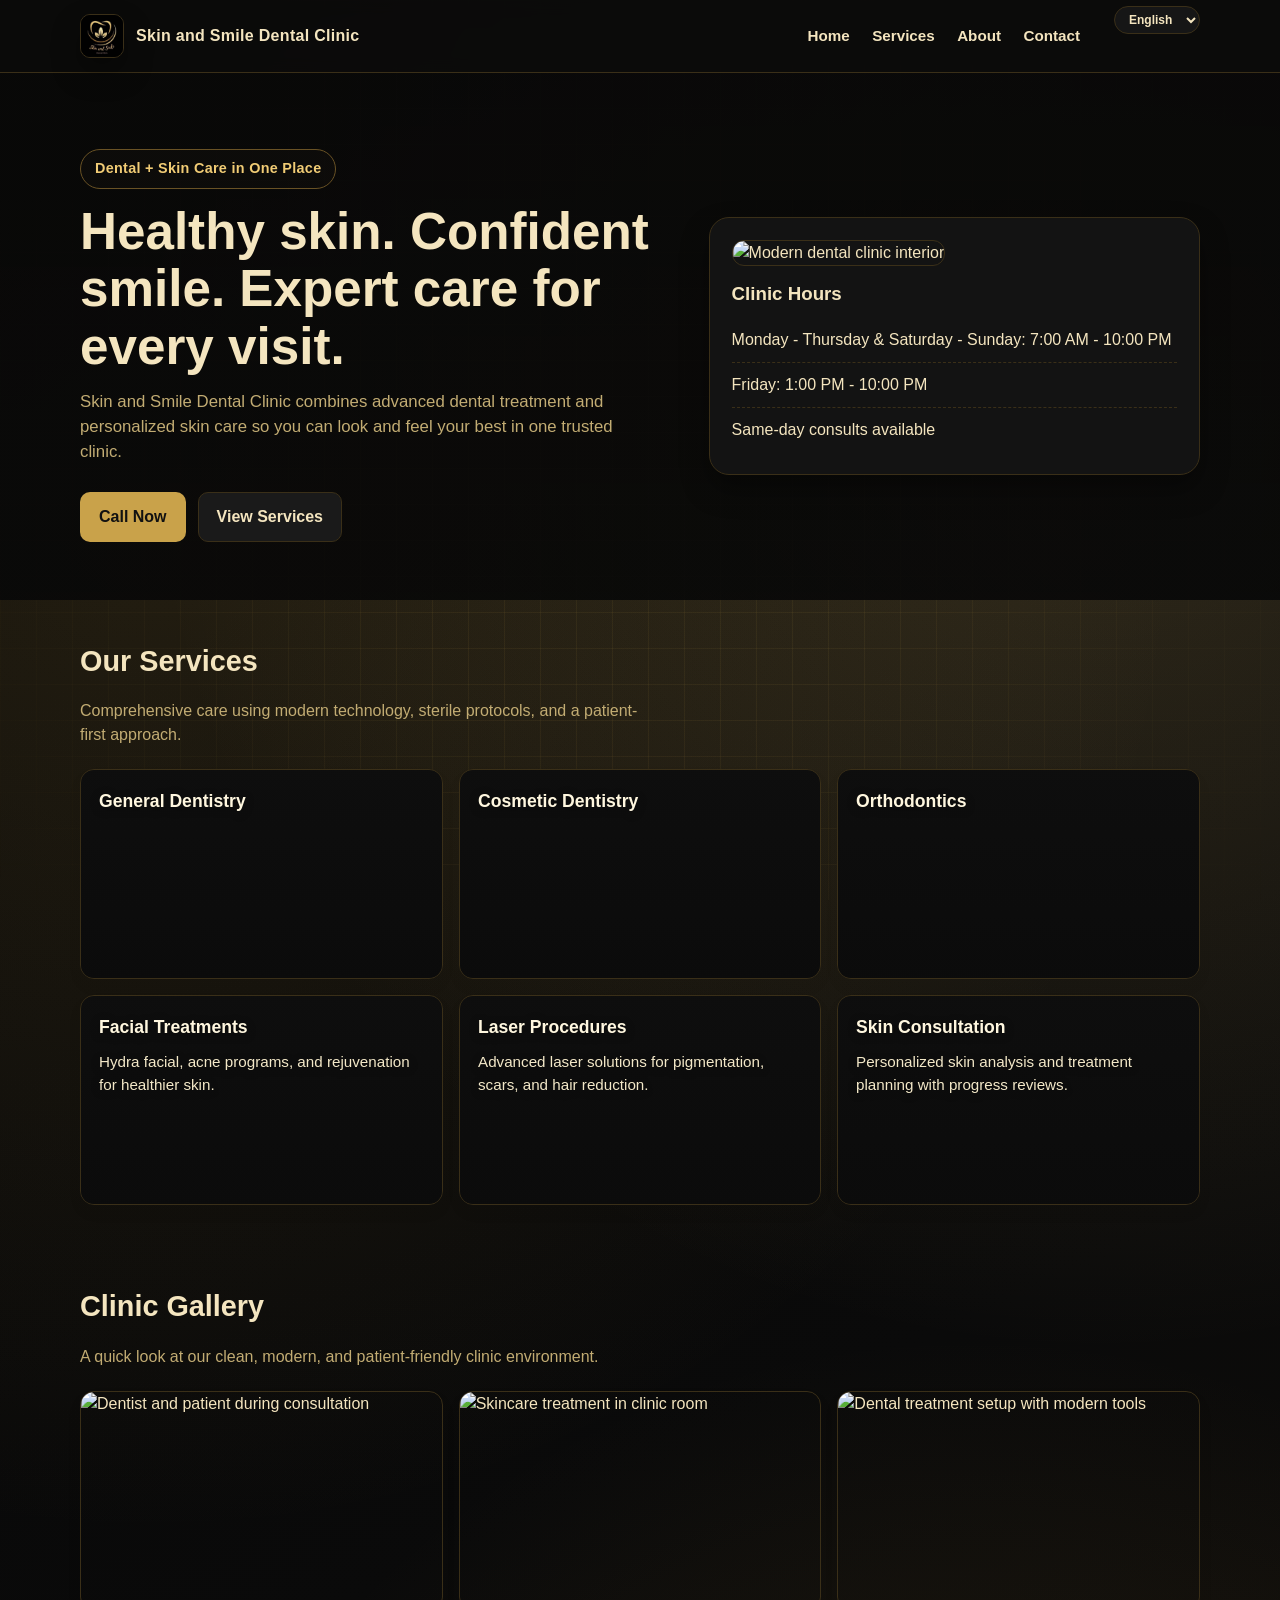
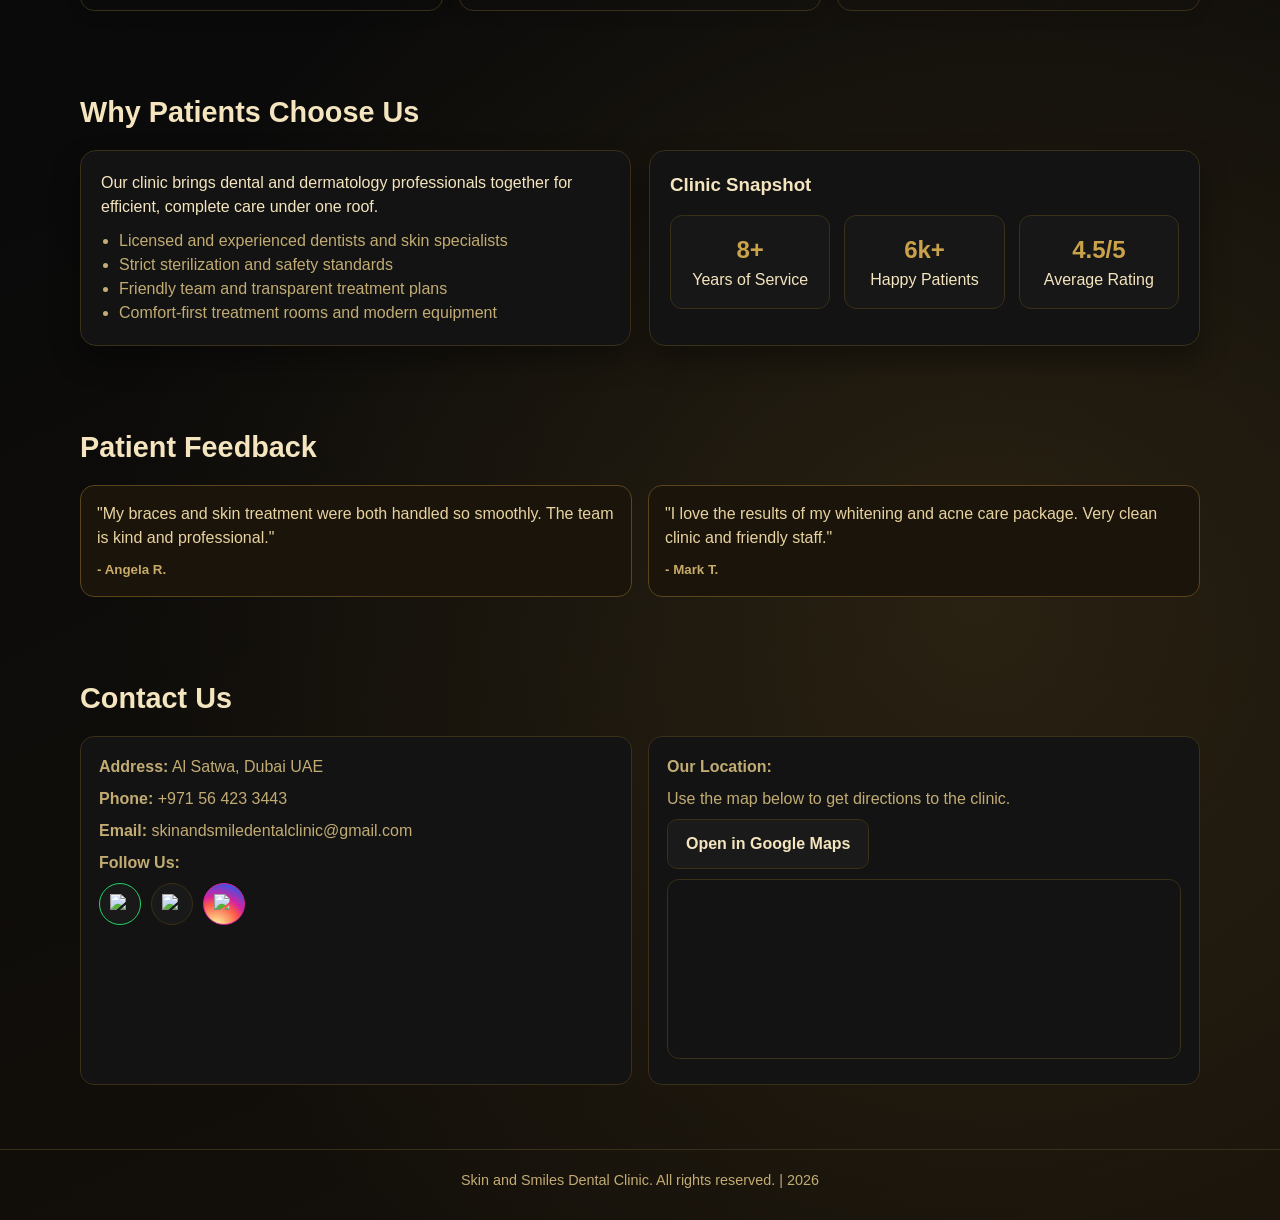
==== commit e192cba2: "Update website content and styles" ====
--- a/index.html
+++ b/index.html
@@ -7,7 +7,7 @@
     <meta name="keywords" content="dental clinic, skin clinic, whitening, braces, facial, laser treatment">
     <meta name="author" content="Skin and Smile Dental Clinic">
     <title>Skin and Smile Dental Clinic</title>
-    <link rel="stylesheet" href="styles.css?v=5">
+    <link rel="stylesheet" href="styles.css?v=8">
 </head>
 <body>
     <!-- ===== HEADER ===== -->
@@ -62,56 +62,50 @@
         <section id="services">
             <div class="container">
                 <h2 class="section-title" data-i18n="servicesTitle">Our Services</h2>
-                <p class="section-sub" data-i18n="servicesSub">Comprehensive care using modern technology, sterile protocols, and a patient-first approach.</p>
-                <div class="cards">
-                    <!-- Service tab 1: General Dentistry -->
-                    <article class="card service-card">
-                        <div>
-                            <h3 data-i18n="generalDentistry">General Dentistry</h3>
-                            <p class="service-desc" data-i18n="generalDesc">Routine checkups, deep cleaning, and cavity care to keep your smile healthy.</p>
-                        </div>
-                        <a class="service-link" href="services/general-dentistry.html" data-i18n="learnMore">Learn More</a>
-                    </article>
-                    <!-- Service tab 2: Cosmetic Dentistry -->
-                    <article class="card service-card">
-                        <div>
-                            <h3 data-i18n="cosmeticDentistry">Cosmetic Dentistry</h3>
-                            <p class="service-desc" data-i18n="cosmeticDesc">Whitening, veneers, and smile design to improve aesthetics and confidence.</p>
-                        </div>
-                        <a class="service-link" href="services/cosmetic-dentistry.html" data-i18n="learnMore">Learn More</a>
-                    </article>
-                    <!-- Service tab 3: Orthodontics -->
-                    <article class="card service-card">
-                        <div>
-                            <h3 data-i18n="orthodontics">Orthodontics</h3>
-                            <p class="service-desc" data-i18n="orthoDesc">Braces and clear aligners to align teeth and improve bite function.</p>
-                        </div>
-                        <a class="service-link" href="services/orthodontics.html" data-i18n="learnMore">Learn More</a>
-                    </article>
-                    <!-- Service tab 4: Facial Treatments -->
-                    <article class="card service-card">
-                        <div>
-                            <h3 data-i18n="facialTreatments">Facial Treatments</h3>
-                            <p class="service-desc" data-i18n="facialDesc">Hydra facial, acne programs, and rejuvenation for healthier skin.</p>
-                        </div>
-                        <a class="service-link" href="services/facial-treatments.html" data-i18n="learnMore">Learn More</a>
-                    </article>
-                    <!-- Service tab 5: Laser Procedures -->
-                    <article class="card service-card">
-                        <div>
-                            <h3 data-i18n="laserProcedures">Laser Procedures</h3>
-                            <p class="service-desc" data-i18n="laserDesc">Advanced laser solutions for pigmentation, scars, and hair reduction.</p>
-                        </div>
-                        <a class="service-link" href="services/laser-procedures.html" data-i18n="learnMore">Learn More</a>
-                    </article>
-                    <!-- Service tab 6: Skin Consultation -->
-                    <article class="card service-card">
-                        <div>
-                            <h3 data-i18n="skinConsultation">Skin Consultation</h3>
-                            <p class="service-desc" data-i18n="consultDesc">Personalized skin analysis and treatment planning with progress reviews.</p>
-                        </div>
-                        <a class="service-link" href="services/skin-consultation.html" data-i18n="learnMore">Learn More</a>
-                    </article>
+                <p class="section-sub" data-i18n="servicesSub">Comprehensive care using modern technology, sterile protocols, and a patient-first approach.</p>
+                <div class="cards">
+                    <!-- Service tab 1: General Dentistry -->
+                    <a class="card service-card service-card-link service-general" href="services/general-dentistry.html">
+                        <div>
+                            <h3 data-i18n="generalDentistry">General Dentistry</h3>
+                            <p class="service-desc" data-i18n="generalDesc">Routine checkups, deep cleaning, and cavity care to keep your smile healthy.</p>
+                        </div>
+                    </a>
+                    <!-- Service tab 2: Cosmetic Dentistry -->
+                    <a class="card service-card service-card-link service-cosmetic" href="services/cosmetic-dentistry.html">
+                        <div>
+                            <h3 data-i18n="cosmeticDentistry">Cosmetic Dentistry</h3>
+                            <p class="service-desc" data-i18n="cosmeticDesc">Whitening, veneers, and smile design to improve aesthetics and confidence.</p>
+                        </div>
+                    </a>
+                    <!-- Service tab 3: Orthodontics -->
+                    <a class="card service-card service-card-link service-ortho" href="services/orthodontics.html">
+                        <div>
+                            <h3 data-i18n="orthodontics">Orthodontics</h3>
+                            <p class="service-desc" data-i18n="orthoDesc">Braces and clear aligners to align teeth and improve bite function.</p>
+                        </div>
+                    </a>
+                    <!-- Service tab 4: Facial Treatments -->
+                    <a class="card service-card service-card-link service-facial" href="services/facial-treatments.html">
+                        <div>
+                            <h3 data-i18n="facialTreatments">Facial Treatments</h3>
+                            <p class="service-desc" data-i18n="facialDesc">Hydra facial, acne programs, and rejuvenation for healthier skin.</p>
+                        </div>
+                    </a>
+                    <!-- Service tab 5: Laser Procedures -->
+                    <a class="card service-card service-card-link service-laser" href="services/laser-procedures.html">
+                        <div>
+                            <h3 data-i18n="laserProcedures">Laser Procedures</h3>
+                            <p class="service-desc" data-i18n="laserDesc">Advanced laser solutions for pigmentation, scars, and hair reduction.</p>
+                        </div>
+                    </a>
+                    <!-- Service tab 6: Skin Consultation -->
+                    <a class="card service-card service-card-link service-consult" href="services/skin-consultation.html">
+                        <div>
+                            <h3 data-i18n="skinConsultation">Skin Consultation</h3>
+                            <p class="service-desc" data-i18n="consultDesc">Personalized skin analysis and treatment planning with progress reviews.</p>
+                        </div>
+                    </a>
                 </div>
             </div>
         </section>
@@ -252,44 +246,44 @@
                 hours1: "Monday - Thursday & Saturday - Sunday: 7:00 AM - 10:00 PM",
                 hours2: "Friday: 1:00 PM - 10:00 PM",
                 hours3: "Same-day consults available",
-                servicesTitle: "Our Services",
-                servicesSub: "Comprehensive care using modern technology, sterile protocols, and a patient-first approach.",
-                learnMore: "Learn More",
-                // Service tab 1 content
-                generalDentistry: "General Dentistry",
-                generalDesc: "Routine checkups, deep cleaning, and cavity care to keep your smile healthy.",
-                general1: "<strong>Tooth Cleaning:</strong> Cleans teeth using advanced products tested worldwide.",
-                general2: "<strong>Dental Fillings:</strong> Repairs cavities and protects the tooth from further decay.",
-                general3: "<strong>Oral Checkup:</strong> Early detection of gum and tooth problems before they worsen.",
-                // Service tab 2 content
-                cosmeticDentistry: "Cosmetic Dentistry",
-                cosmeticDesc: "Whitening, veneers, and smile design to improve aesthetics and confidence.",
-                cosmetic1: "<strong>Teeth Whitening:</strong> Brightens stained teeth for a cleaner, whiter smile.",
-                cosmetic2: "<strong>Veneers:</strong> Covers chipped or uneven teeth for a smooth appearance.",
-                cosmetic3: "<strong>Smile Design:</strong> Creates a custom treatment plan based on facial features.",
-                // Service tab 3 content
-                orthodontics: "Orthodontics",
-                orthoDesc: "Braces and clear aligners to align teeth and improve bite function.",
-                ortho1: "<strong>Metal Braces:</strong> Straightens teeth and corrects bite alignment over time.",
-                ortho2: "<strong>Clear Aligners:</strong> Transparent trays that gradually move teeth with comfort.",
-                ortho3: "<strong>Bite Correction:</strong> Improves chewing and jaw balance for long-term oral health.",
-                // Service tab 4 content
-                facialTreatments: "Facial Treatments",
-                facialDesc: "Hydra facial, acne programs, and rejuvenation for healthier skin.",
-                facial1: "<strong>Hydra Facial:</strong> Deep-cleans pores while hydrating and soothing the skin.",
-                facial2: "<strong>Acne Care:</strong> Controls breakouts and reduces marks with guided treatment.",
-                facial3: "<strong>Skin Rejuvenation:</strong> Improves tone, texture, and glow with clinical methods.",
-                // Service tab 5 content
-                laserProcedures: "Laser Procedures",
-                laserDesc: "Advanced laser solutions for pigmentation, scars, and hair reduction.",
-                laser1: "<strong>Pigmentation Laser:</strong> Helps fade dark spots and uneven skin tone.",
-                laser2: "<strong>Scar Reduction:</strong> Smooths acne scars and improves skin texture.",
-                laser3: "<strong>Hair Reduction:</strong> Targets hair follicles for long-term hair control.",
-                // Service tab 6 content
-                skinConsultation: "Skin Consultation",
-                consultDesc: "Personalized skin analysis and treatment planning with progress reviews.",
-                consult1: "<strong>Skin Analysis:</strong> Identifies your skin type, concerns, and treatment goals.",
-                consult2: "<strong>Routine Planning:</strong> Creates a daily care routine suited to your skin.",
+                servicesTitle: "Our Services",
+                servicesSub: "Comprehensive care using modern technology, sterile protocols, and a patient-first approach.",
+                learnMore: "Learn More",
+                // Service tab 1 content
+                generalDentistry: "General Dentistry",
+                generalDesc: "Routine checkups, deep cleaning, and cavity care to keep your smile healthy.",
+                general1: "<strong>Tooth Cleaning:</strong> Cleans teeth using advanced products tested worldwide.",
+                general2: "<strong>Dental Fillings:</strong> Repairs cavities and protects the tooth from further decay.",
+                general3: "<strong>Oral Checkup:</strong> Early detection of gum and tooth problems before they worsen.",
+                // Service tab 2 content
+                cosmeticDentistry: "Cosmetic Dentistry",
+                cosmeticDesc: "Whitening, veneers, and smile design to improve aesthetics and confidence.",
+                cosmetic1: "<strong>Teeth Whitening:</strong> Brightens stained teeth for a cleaner, whiter smile.",
+                cosmetic2: "<strong>Veneers:</strong> Covers chipped or uneven teeth for a smooth appearance.",
+                cosmetic3: "<strong>Smile Design:</strong> Creates a custom treatment plan based on facial features.",
+                // Service tab 3 content
+                orthodontics: "Orthodontics",
+                orthoDesc: "Braces and clear aligners to align teeth and improve bite function.",
+                ortho1: "<strong>Metal Braces:</strong> Straightens teeth and corrects bite alignment over time.",
+                ortho2: "<strong>Clear Aligners:</strong> Transparent trays that gradually move teeth with comfort.",
+                ortho3: "<strong>Bite Correction:</strong> Improves chewing and jaw balance for long-term oral health.",
+                // Service tab 4 content
+                facialTreatments: "Facial Treatments",
+                facialDesc: "Hydra facial, acne programs, and rejuvenation for healthier skin.",
+                facial1: "<strong>Hydra Facial:</strong> Deep-cleans pores while hydrating and soothing the skin.",
+                facial2: "<strong>Acne Care:</strong> Controls breakouts and reduces marks with guided treatment.",
+                facial3: "<strong>Skin Rejuvenation:</strong> Improves tone, texture, and glow with clinical methods.",
+                // Service tab 5 content
+                laserProcedures: "Laser Procedures",
+                laserDesc: "Advanced laser solutions for pigmentation, scars, and hair reduction.",
+                laser1: "<strong>Pigmentation Laser:</strong> Helps fade dark spots and uneven skin tone.",
+                laser2: "<strong>Scar Reduction:</strong> Smooths acne scars and improves skin texture.",
+                laser3: "<strong>Hair Reduction:</strong> Targets hair follicles for long-term hair control.",
+                // Service tab 6 content
+                skinConsultation: "Skin Consultation",
+                consultDesc: "Personalized skin analysis and treatment planning with progress reviews.",
+                consult1: "<strong>Skin Analysis:</strong> Identifies your skin type, concerns, and treatment goals.",
+                consult2: "<strong>Routine Planning:</strong> Creates a daily care routine suited to your skin.",
                 consult3: "<strong>Progress Review:</strong> Tracks improvements and adjusts treatment as needed.",
                 galleryTitle: "Clinic Gallery",
                 gallerySub: "A quick look at our clean, modern, and patient-friendly clinic environment.",
@@ -335,44 +329,44 @@
                 hours1: "من الاثنين إلى الخميس والسبت إلى الأحد: 7:00 صباحًا - 10:00 مساءً",
                 hours2: "الجمعة: 1:00 مساءً - 10:00 مساءً",
                 hours3: "مواعيد استشارة في نفس اليوم متاحة",
-                servicesTitle: "خدماتنا",
-                servicesSub: "رعاية شاملة باستخدام تقنيات حديثة ومعايير تعقيم صارمة ونهج يضع المريض أولًا.",
-                learnMore: "اعرف المزيد",
-                // محتوى تبويب الخدمة 1
-                generalDentistry: "طب الأسنان العام",
-                generalDesc: "فحوصات دورية وتنظيف عميق وعلاج للتسوس للحفاظ على ابتسامتك صحية.",
-                general1: "<strong>تنظيف الأسنان:</strong> تنظيف الأسنان بمنتجات متطورة ومجربة عالميًا.",
-                general2: "<strong>حشوات الأسنان:</strong> إصلاح التسوس وحماية السن من التدهور لاحقًا.",
-                general3: "<strong>فحص الفم:</strong> اكتشاف مبكر لمشكلات اللثة والأسنان قبل تفاقمها.",
-                // محتوى تبويب الخدمة 2
-                cosmeticDentistry: "تجميل الأسنان",
-                cosmeticDesc: "تبييض وقشور تجميلية وتصميم الابتسامة لتحسين المظهر والثقة.",
-                cosmetic1: "<strong>تبييض الأسنان:</strong> تفتيح الأسنان المصطبغة للحصول على ابتسامة أنظف وأكثر بياضًا.",
-                cosmetic2: "<strong>القشور التجميلية:</strong> تغطية الأسنان المتشققة أو غير المتساوية لمظهر ناعم.",
-                cosmetic3: "<strong>تصميم الابتسامة:</strong> خطة علاج مخصصة بناءً على ملامح الوجه.",
-                // محتوى تبويب الخدمة 3
-                orthodontics: "تقويم الأسنان",
-                orthoDesc: "تقويم معدني ومصففات شفافة لمحاذاة الأسنان وتحسين الإطباق.",
-                ortho1: "<strong>التقويم المعدني:</strong> تقويم الأسنان وتصحيح الإطباق تدريجيًا.",
-                ortho2: "<strong>المصففات الشفافة:</strong> قوالب شفافة تحرك الأسنان تدريجيًا براحة.",
-                ortho3: "<strong>تصحيح العضة:</strong> تحسين المضغ وتوازن الفك لصحة فموية طويلة الأمد.",
-                // محتوى تبويب الخدمة 4
-                facialTreatments: "علاجات الوجه",
-                facialDesc: "هيدرا فيشل وبرامج حب الشباب وتجديد البشرة لصحة وإشراقة أفضل.",
-                facial1: "<strong>هيدرا فيشل:</strong> تنظيف عميق للمسام مع ترطيب وتهدئة البشرة.",
-                facial2: "<strong>عناية حب الشباب:</strong> التحكم في البثور وتقليل الآثار بخطة علاجية موجهة.",
-                facial3: "<strong>تجديد البشرة:</strong> تحسين اللون والملمس والإشراقة بطرق سريرية.",
-                // محتوى تبويب الخدمة 5
-                laserProcedures: "إجراءات الليزر",
-                laserDesc: "حلول ليزر متقدمة للتصبغات والندبات وتقليل الشعر.",
-                laser1: "<strong>ليزر التصبغات:</strong> يساعد على تخفيف البقع الداكنة وتوحيد لون البشرة.",
-                laser2: "<strong>تقليل الندبات:</strong> تنعيم آثار حب الشباب وتحسين ملمس البشرة.",
-                laser3: "<strong>تقليل الشعر:</strong> استهداف بصيلات الشعر للتحكم طويل الأمد.",
-                // محتوى تبويب الخدمة 6
-                skinConsultation: "استشارة البشرة",
-                consultDesc: "تحليل مخصص للبشرة وخطة علاج مع متابعة مستمرة للتقدم.",
-                consult1: "<strong>تحليل البشرة:</strong> تحديد نوع البشرة والمشكلات والأهداف العلاجية.",
-                consult2: "<strong>خطة روتين:</strong> إعداد روتين يومي مناسب لبشرتك.",
+                servicesTitle: "خدماتنا",
+                servicesSub: "رعاية شاملة باستخدام تقنيات حديثة ومعايير تعقيم صارمة ونهج يضع المريض أولًا.",
+                learnMore: "اعرف المزيد",
+                // محتوى تبويب الخدمة 1
+                generalDentistry: "طب الأسنان العام",
+                generalDesc: "فحوصات دورية وتنظيف عميق وعلاج للتسوس للحفاظ على ابتسامتك صحية.",
+                general1: "<strong>تنظيف الأسنان:</strong> تنظيف الأسنان بمنتجات متطورة ومجربة عالميًا.",
+                general2: "<strong>حشوات الأسنان:</strong> إصلاح التسوس وحماية السن من التدهور لاحقًا.",
+                general3: "<strong>فحص الفم:</strong> اكتشاف مبكر لمشكلات اللثة والأسنان قبل تفاقمها.",
+                // محتوى تبويب الخدمة 2
+                cosmeticDentistry: "تجميل الأسنان",
+                cosmeticDesc: "تبييض وقشور تجميلية وتصميم الابتسامة لتحسين المظهر والثقة.",
+                cosmetic1: "<strong>تبييض الأسنان:</strong> تفتيح الأسنان المصطبغة للحصول على ابتسامة أنظف وأكثر بياضًا.",
+                cosmetic2: "<strong>القشور التجميلية:</strong> تغطية الأسنان المتشققة أو غير المتساوية لمظهر ناعم.",
+                cosmetic3: "<strong>تصميم الابتسامة:</strong> خطة علاج مخصصة بناءً على ملامح الوجه.",
+                // محتوى تبويب الخدمة 3
+                orthodontics: "تقويم الأسنان",
+                orthoDesc: "تقويم معدني ومصففات شفافة لمحاذاة الأسنان وتحسين الإطباق.",
+                ortho1: "<strong>التقويم المعدني:</strong> تقويم الأسنان وتصحيح الإطباق تدريجيًا.",
+                ortho2: "<strong>المصففات الشفافة:</strong> قوالب شفافة تحرك الأسنان تدريجيًا براحة.",
+                ortho3: "<strong>تصحيح العضة:</strong> تحسين المضغ وتوازن الفك لصحة فموية طويلة الأمد.",
+                // محتوى تبويب الخدمة 4
+                facialTreatments: "علاجات الوجه",
+                facialDesc: "هيدرا فيشل وبرامج حب الشباب وتجديد البشرة لصحة وإشراقة أفضل.",
+                facial1: "<strong>هيدرا فيشل:</strong> تنظيف عميق للمسام مع ترطيب وتهدئة البشرة.",
+                facial2: "<strong>عناية حب الشباب:</strong> التحكم في البثور وتقليل الآثار بخطة علاجية موجهة.",
+                facial3: "<strong>تجديد البشرة:</strong> تحسين اللون والملمس والإشراقة بطرق سريرية.",
+                // محتوى تبويب الخدمة 5
+                laserProcedures: "إجراءات الليزر",
+                laserDesc: "حلول ليزر متقدمة للتصبغات والندبات وتقليل الشعر.",
+                laser1: "<strong>ليزر التصبغات:</strong> يساعد على تخفيف البقع الداكنة وتوحيد لون البشرة.",
+                laser2: "<strong>تقليل الندبات:</strong> تنعيم آثار حب الشباب وتحسين ملمس البشرة.",
+                laser3: "<strong>تقليل الشعر:</strong> استهداف بصيلات الشعر للتحكم طويل الأمد.",
+                // محتوى تبويب الخدمة 6
+                skinConsultation: "استشارة البشرة",
+                consultDesc: "تحليل مخصص للبشرة وخطة علاج مع متابعة مستمرة للتقدم.",
+                consult1: "<strong>تحليل البشرة:</strong> تحديد نوع البشرة والمشكلات والأهداف العلاجية.",
+                consult2: "<strong>خطة روتين:</strong> إعداد روتين يومي مناسب لبشرتك.",
                 consult3: "<strong>متابعة التقدم:</strong> متابعة التحسن وتعديل العلاج عند الحاجة.",
                 galleryTitle: "معرض العيادة",
                 gallerySub: "نظرة سريعة على بيئة عيادتنا النظيفة والحديثة والمريحة للمرضى.",
@@ -439,59 +433,59 @@
         applyLanguage(savedLanguage);
 
         // Listen for user changing the language dropdown.
-        languageSelect.addEventListener("change", (event) => {
-            applyLanguage(event.target.value);
-        });
-
-        // Reveal key text blocks as they enter the viewport.
-        function setupTextReveal() {
-            const selectors = [
-                ".hero .eyebrow",
-                ".hero h1",
-                ".hero .lead",
-                ".section-title",
-                ".section-sub",
-                ".service-card h3",
-                ".service-desc",
-                ".about-panel p",
-                ".about-panel li",
-                ".quote p",
-                ".contact-card p"
-            ];
-
-            const targets = document.querySelectorAll(selectors.join(", "));
-            targets.forEach((element, index) => {
-                element.classList.add("text-reveal");
-                element.style.setProperty("--reveal-delay", `${(index % 6) * 70}ms`);
-            });
-
-            if (window.matchMedia("(prefers-reduced-motion: reduce)").matches) {
-                targets.forEach((element) => element.classList.add("is-visible"));
-                return;
-            }
-
-            const observer = new IntersectionObserver(
-                (entries, currentObserver) => {
-                    entries.forEach((entry) => {
-                        if (entry.isIntersecting) {
-                            entry.target.classList.add("is-visible");
-                            currentObserver.unobserve(entry.target);
-                        }
-                    });
-                },
-                {
-                    threshold: 0.2,
-                    rootMargin: "0px 0px -8% 0px"
-                }
-            );
-
-            targets.forEach((element) => observer.observe(element));
-        }
-
-        setupTextReveal();
-
-        // Auto-update footer year.
-        document.getElementById("year").textContent = "| " + new Date().getFullYear();
-    </script>
-</body>
-</html>
+        languageSelect.addEventListener("change", (event) => {
+            applyLanguage(event.target.value);
+        });
+
+        // Reveal key text blocks as they enter the viewport.
+        function setupTextReveal() {
+            const selectors = [
+                ".hero .eyebrow",
+                ".hero h1",
+                ".hero .lead",
+                ".section-title",
+                ".section-sub",
+                ".service-card h3",
+                ".service-desc",
+                ".about-panel p",
+                ".about-panel li",
+                ".quote p",
+                ".contact-card p"
+            ];
+
+            const targets = document.querySelectorAll(selectors.join(", "));
+            targets.forEach((element, index) => {
+                element.classList.add("text-reveal");
+                element.style.setProperty("--reveal-delay", `${(index % 6) * 70}ms`);
+            });
+
+            if (window.matchMedia("(prefers-reduced-motion: reduce)").matches) {
+                targets.forEach((element) => element.classList.add("is-visible"));
+                return;
+            }
+
+            const observer = new IntersectionObserver(
+                (entries, currentObserver) => {
+                    entries.forEach((entry) => {
+                        if (entry.isIntersecting) {
+                            entry.target.classList.add("is-visible");
+                            currentObserver.unobserve(entry.target);
+                        }
+                    });
+                },
+                {
+                    threshold: 0.2,
+                    rootMargin: "0px 0px -8% 0px"
+                }
+            );
+
+            targets.forEach((element) => observer.observe(element));
+        }
+
+        setupTextReveal();
+
+        // Auto-update footer year.
+        document.getElementById("year").textContent = "| " + new Date().getFullYear();
+    </script>
+</body>
+</html>
--- a/styles.css
+++ b/styles.css
@@ -321,20 +321,83 @@
         }
 
         /* Service card that links to its own page. */
-        .service-card {
-            display: flex;
-            flex-direction: column;
-            justify-content: space-between;
-            min-height: 190px;
-        }
-
-        .service-card h3 {
-            margin-bottom: 10px;
-        }
-
-        .service-desc {
-            color: var(--muted);
-        }
+        .service-card {
+            display: flex;
+            flex-direction: column;
+            justify-content: space-between;
+            min-height: 210px;
+        }
+
+        .service-card h3 {
+            margin-bottom: 10px;
+        }
+
+        .service-card-link {
+            text-decoration: none;
+            color: #fff9ea;
+            cursor: pointer;
+            background-size: cover;
+            background-position: center;
+            background-repeat: no-repeat;
+            position: relative;
+            overflow: hidden;
+        }
+
+        .service-card-link:focus-visible {
+            outline: 2px solid var(--accent-2);
+            outline-offset: 3px;
+        }
+
+        .service-card-link::before {
+            content: "";
+            position: absolute;
+            inset: 0;
+            background: linear-gradient(180deg, rgba(9, 9, 9, 0.52) 0%, rgba(9, 9, 9, 0.78) 100%);
+            z-index: 0;
+        }
+
+        .service-card-link > * {
+            position: relative;
+            z-index: 1;
+        }
+
+        .service-card-link h3 {
+            color: #fff7df;
+            text-shadow: 0 2px 10px rgba(0, 0, 0, 0.45);
+        }
+
+        .service-card-link .service-desc {
+            color: #f3e8c8;
+            text-shadow: 0 2px 8px rgba(0, 0, 0, 0.4);
+        }
+
+        .service-general {
+            background-image: url("https://images.unsplash.com/photo-1609840114035-3c981b782dfe?auto=format&fit=crop&w=1200&q=80");
+        }
+
+        .service-cosmetic {
+            background-image: url("https://images.unsplash.com/photo-1588776814546-1ffcf47267a5?auto=format&fit=crop&w=1200&q=80");
+        }
+
+        .service-ortho {
+            background-image: url("https://images.unsplash.com/photo-1629909613654-28e377c37b09?auto=format&fit=crop&w=1200&q=80");
+        }
+
+        .service-facial {
+            background-image: url("https://images.unsplash.com/photo-1570172619644-dfd03ed5d881?auto=format&fit=crop&w=1200&q=80");
+        }
+
+        .service-laser {
+            background-image: url("https://images.unsplash.com/photo-1515377905703-c4788e51af15?auto=format&fit=crop&w=1200&q=80");
+        }
+
+        .service-consult {
+            background-image: url("https://images.unsplash.com/photo-1559839734-2b71ea197ec2?auto=format&fit=crop&w=1200&q=80");
+        }
+
+        .service-desc {
+            color: var(--muted);
+        }
 
         /* "Learn More" link in each service card. */
         .service-link {
@@ -515,11 +578,22 @@
             color: #138a42;
         }
 
-        .social-btn.whatsapp:hover {
-            border-color: #25d366;
-            color: #0f6f35;
-        }
-
+        .social-btn.whatsapp:hover {
+            border-color: #25d366;
+            color: #0f6f35;
+        }
+
+        .social-btn.instagram {
+            background:
+                radial-gradient(circle at 30% 107%, #fdf497 0%, #fdf497 5%, #fd5949 45%, #d6249f 60%, #285aeb 90%);
+            border-color: #d6249f;
+        }
+
+        .social-btn.instagram:hover {
+            border-color: #fd5949;
+            transform: translateY(-2px) scale(1.02);
+        }
+
         @keyframes fadeUp {
             from {
                 opacity: 0;
@@ -847,12 +921,19 @@
                 border-color: var(--accent);
             }
 
-            .mobile-quick-actions .whatsapp {
-                color: #fff;
-                background: #25d366;
-                border-color: #25d366;
-            }
-        }
+            .mobile-quick-actions .whatsapp {
+                color: #fff;
+                background: #25d366;
+                border-color: #25d366;
+            }
+
+            .mobile-quick-actions .instagram {
+                color: #fff;
+                background:
+                    radial-gradient(circle at 30% 107%, #fdf497 0%, #fdf497 5%, #fd5949 45%, #d6249f 60%, #285aeb 90%);
+                border-color: #d6249f;
+            }
+        }
 
         /* Small-phone layout adjustments. */
         @media (max-width: 600px) {
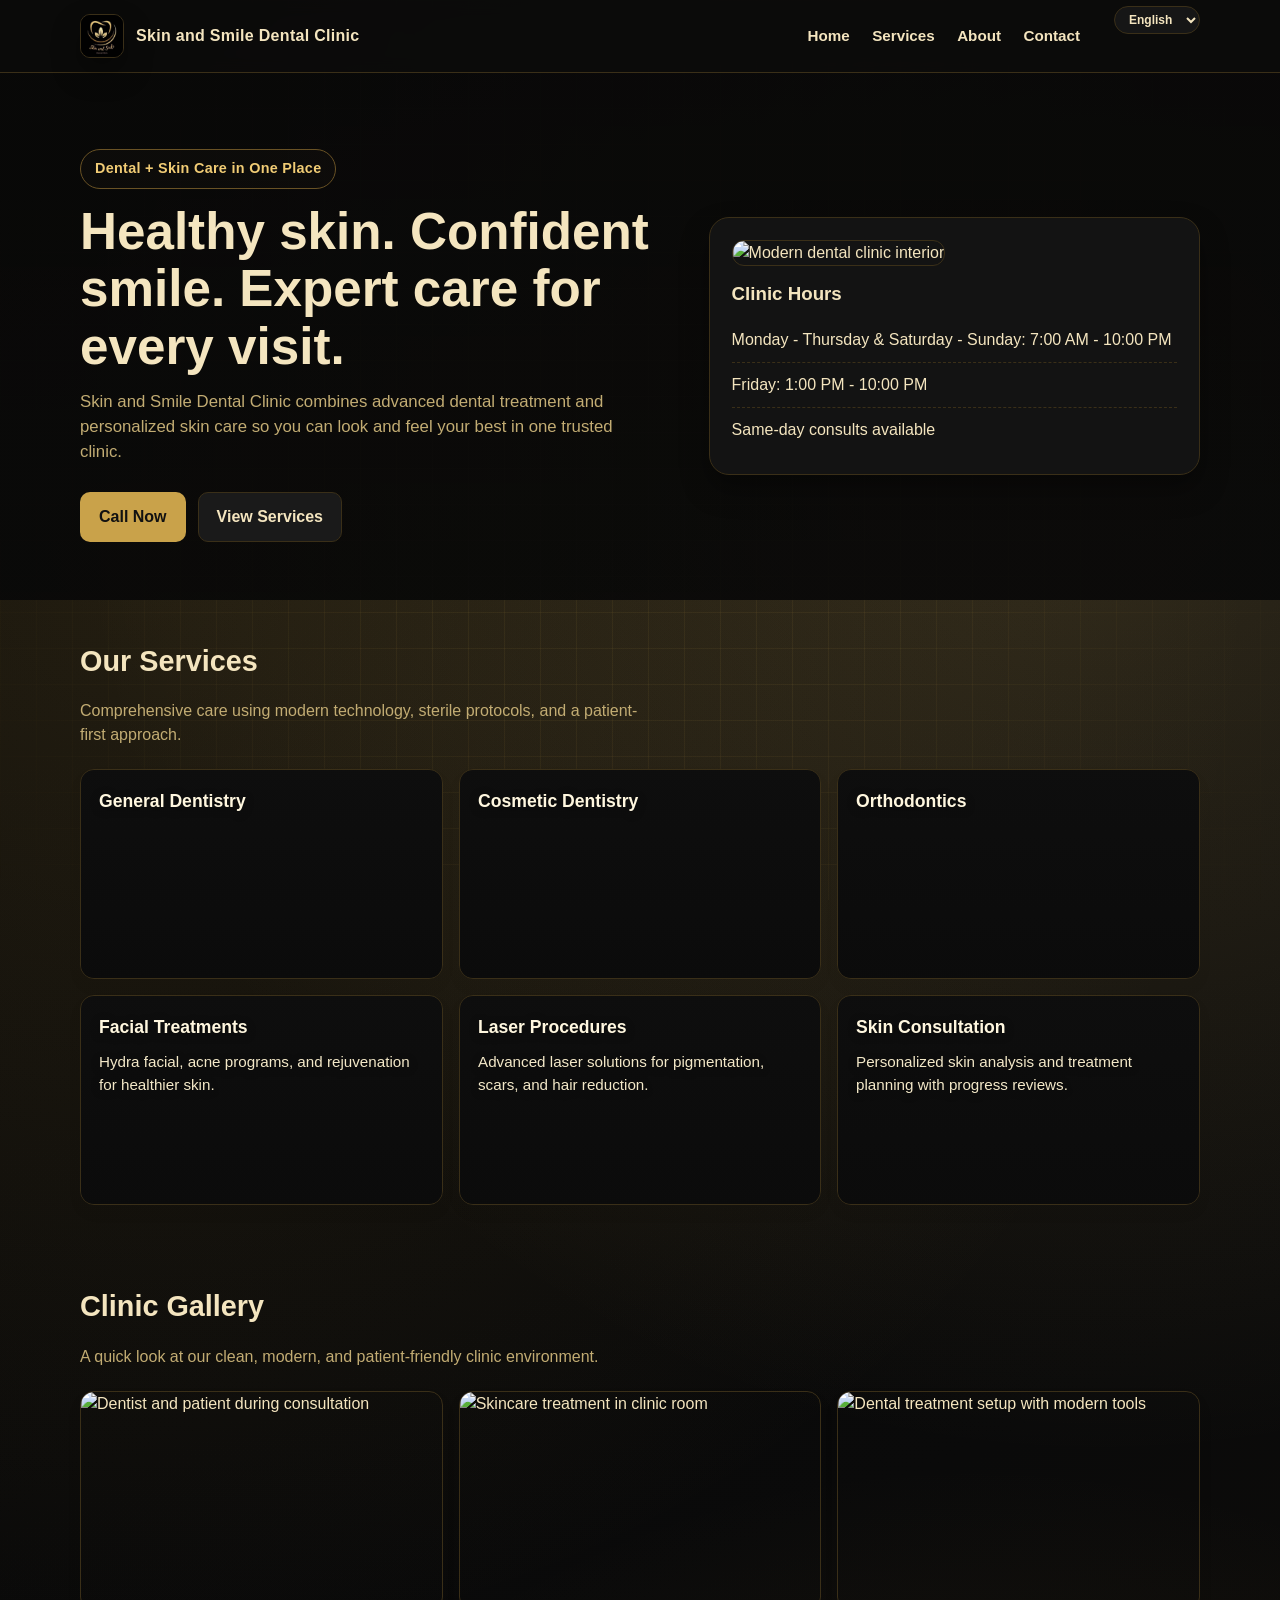
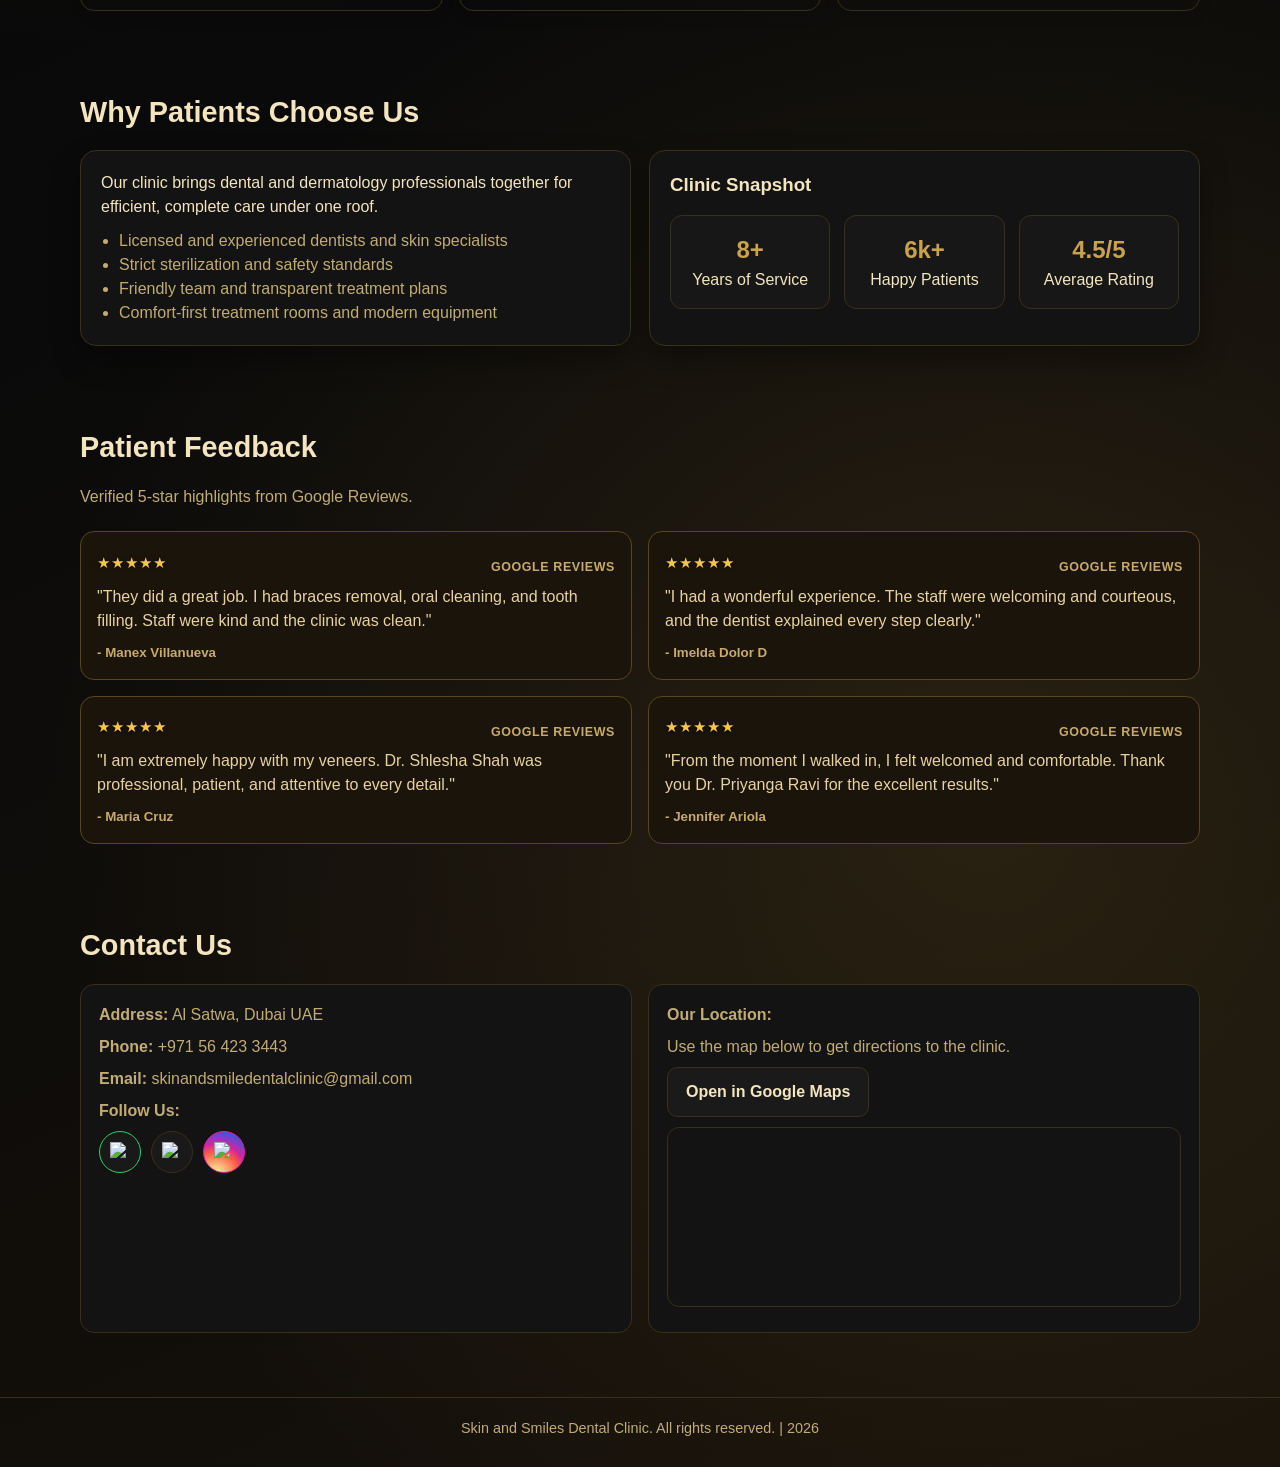
==== commit 5e0d197b: "Update website content and styles" ====
--- a/index.html
+++ b/index.html
@@ -7,7 +7,7 @@
     <meta name="keywords" content="dental clinic, skin clinic, whitening, braces, facial, laser treatment">
     <meta name="author" content="Skin and Smile Dental Clinic">
     <title>Skin and Smile Dental Clinic</title>
-    <link rel="stylesheet" href="styles.css?v=8">
+    <link rel="stylesheet" href="styles.css?v=9">
 </head>
 <body>
     <!-- ===== HEADER ===== -->
@@ -159,21 +159,46 @@
         </section>
 
         <!-- TESTIMONIALS -->
-        <section>
-            <div class="container">
-                <h2 class="section-title" data-i18n="feedbackTitle">Patient Feedback</h2>
-                <div class="testimonials">
-                    <article class="quote">
-                        <p data-i18n="quote1">"My braces and skin treatment were both handled so smoothly. The team is kind and professional."</p>
-                        <small>- Angela R.</small>
-                    </article>
-                    <article class="quote">
-                        <p data-i18n="quote2">"I love the results of my whitening and acne care package. Very clean clinic and friendly staff."</p>
-                        <small>- Mark T.</small>
-                    </article>
-                </div>
-            </div>
-        </section>
+        <section>
+            <div class="container">
+                <h2 class="section-title" data-i18n="feedbackTitle">Patient Feedback</h2>
+                <p class="section-sub" data-i18n="feedbackSub">Verified 5-star highlights from Google Reviews.</p>
+                <div class="testimonials">
+                    <article class="quote">
+                        <div class="review-meta">
+                            <span class="stars" aria-label="5 out of 5 stars">★★★★★</span>
+                            <small class="review-source" data-i18n="googleReviews">Google Reviews</small>
+                        </div>
+                        <p data-i18n="quote1">"They did a great job. I had braces removal, oral cleaning, and tooth filling. Staff were kind and the clinic was clean."</p>
+                        <small>- Manex Villanueva</small>
+                    </article>
+                    <article class="quote">
+                        <div class="review-meta">
+                            <span class="stars" aria-label="5 out of 5 stars">★★★★★</span>
+                            <small class="review-source" data-i18n="googleReviews">Google Reviews</small>
+                        </div>
+                        <p data-i18n="quote2">"I had a wonderful experience. The staff were welcoming and courteous, and the dentist explained every step clearly."</p>
+                        <small>- Imelda Dolor D</small>
+                    </article>
+                    <article class="quote">
+                        <div class="review-meta">
+                            <span class="stars" aria-label="5 out of 5 stars">★★★★★</span>
+                            <small class="review-source" data-i18n="googleReviews">Google Reviews</small>
+                        </div>
+                        <p data-i18n="quote3">"I am extremely happy with my veneers. Dr. Shlesha Shah was professional, patient, and attentive to every detail."</p>
+                        <small>- Maria Cruz</small>
+                    </article>
+                    <article class="quote">
+                        <div class="review-meta">
+                            <span class="stars" aria-label="5 out of 5 stars">★★★★★</span>
+                            <small class="review-source" data-i18n="googleReviews">Google Reviews</small>
+                        </div>
+                        <p data-i18n="quote4">"From the moment I walked in, I felt welcomed and comfortable. Thank you Dr. Priyanga Ravi for the excellent results."</p>
+                        <small>- Jennifer Ariola</small>
+                    </article>
+                </div>
+            </div>
+        </section>
 
         <!-- CONTACT -->
         <section id="contact">
@@ -296,10 +321,14 @@
                 snapshotTitle: "Clinic Snapshot",
                 yearsService: "Years of Service",
                 happyPatients: "Happy Patients",
-                avgRating: "Average Rating",
-                feedbackTitle: "Patient Feedback",
-                quote1: "\"My braces and skin treatment were both handled so smoothly. The team is kind and professional.\"",
-                quote2: "\"I love the results of my whitening and acne care package. Very clean clinic and friendly staff.\"",
+                avgRating: "Average Rating",
+                feedbackTitle: "Patient Feedback",
+                feedbackSub: "Verified 5-star highlights from Google Reviews.",
+                googleReviews: "Google Reviews",
+                quote1: "\"They did a great job. I had braces removal, oral cleaning, and tooth filling. Staff were kind and the clinic was clean.\"",
+                quote2: "\"I had a wonderful experience. The staff were welcoming and courteous, and the dentist explained every step clearly.\"",
+                quote3: "\"I am extremely happy with my veneers. Dr. Shlesha Shah was professional, patient, and attentive to every detail.\"",
+                quote4: "\"From the moment I walked in, I felt welcomed and comfortable. Thank you Dr. Priyanga Ravi for the excellent results.\"",
                 contactTitle: "Contact Us",
                 addressLine: "<strong>Address:</strong> Al Satwa, Dubai UAE",
                 phoneLine: "<strong>Phone:</strong> +971 56 423 3443",
@@ -379,10 +408,14 @@
                 snapshotTitle: "لمحة عن العيادة",
                 yearsService: "سنوات الخدمة",
                 happyPatients: "مرضى سعداء",
-                avgRating: "متوسط التقييم",
-                feedbackTitle: "آراء المرضى",
-                quote1: "\"تم التعامل مع تقويم الأسنان وعلاج البشرة بسلاسة كبيرة. الفريق لطيف ومحترف.\"",
-                quote2: "\"أحببت نتائج التبييض وباقة علاج حب الشباب. عيادة نظيفة جدًا وطاقم ودود.\"",
+                avgRating: "متوسط التقييم",
+                feedbackTitle: "آراء المرضى",
+                feedbackSub: "مختارات موثقة بتقييم 5 نجوم من مراجعات Google.",
+                googleReviews: "مراجعات Google",
+                quote1: "\"قاموا بعمل رائع. أجريت إزالة التقويم وتنظيف الأسنان وحشوة، وكان الطاقم لطيفًا والعيادة نظيفة.\"",
+                quote2: "\"كانت تجربتي ممتازة. كان الطاقم مرحبًا ومهذبًا، وشرح الطبيب كل خطوة بوضوح.\"",
+                quote3: "\"أنا سعيدة جدًا بنتيجة الفينير. كانت الدكتورة شليشا شاه محترفة وصبورة وتهتم بكل التفاصيل.\"",
+                quote4: "\"منذ لحظة دخولي شعرت بالترحيب والراحة. شكرًا للدكتورة بريانغا رافي على النتائج الممتازة.\"",
                 contactTitle: "تواصل معنا",
                 addressLine: "<strong>العنوان:</strong> السطوة، دبي، الإمارات",
                 phoneLine: "<strong>الهاتف:</strong> +971 56 423 3443",
--- a/styles.css
+++ b/styles.css
@@ -499,15 +499,40 @@
             box-shadow: 0 12px 24px rgba(0, 0, 0, 0.42);
         }
 
-        .quote p {
-            color: #e8d3a0;
-        }
-
-        .quote small {
-            display: block;
-            margin-top: 10px;
-            color: #c8ab68;
-            font-weight: 700;
+        .quote p {
+            color: #e8d3a0;
+        }
+
+        .review-meta {
+            display: flex;
+            align-items: center;
+            justify-content: space-between;
+            gap: 10px;
+            margin-bottom: 8px;
+        }
+
+        .stars {
+            color: #f5c54b;
+            letter-spacing: 1px;
+            font-size: 0.95rem;
+            line-height: 1;
+            text-shadow: 0 1px 5px rgba(0, 0, 0, 0.45);
+        }
+
+        .review-source {
+            color: #d4bc84;
+            font-size: 0.78rem;
+            font-weight: 700;
+            text-transform: uppercase;
+            letter-spacing: 0.6px;
+            margin-top: 0;
+        }
+
+        .quote small {
+            display: block;
+            margin-top: 10px;
+            color: #c8ab68;
+            font-weight: 700;
         }
 
         /* Contact and social links section. */
